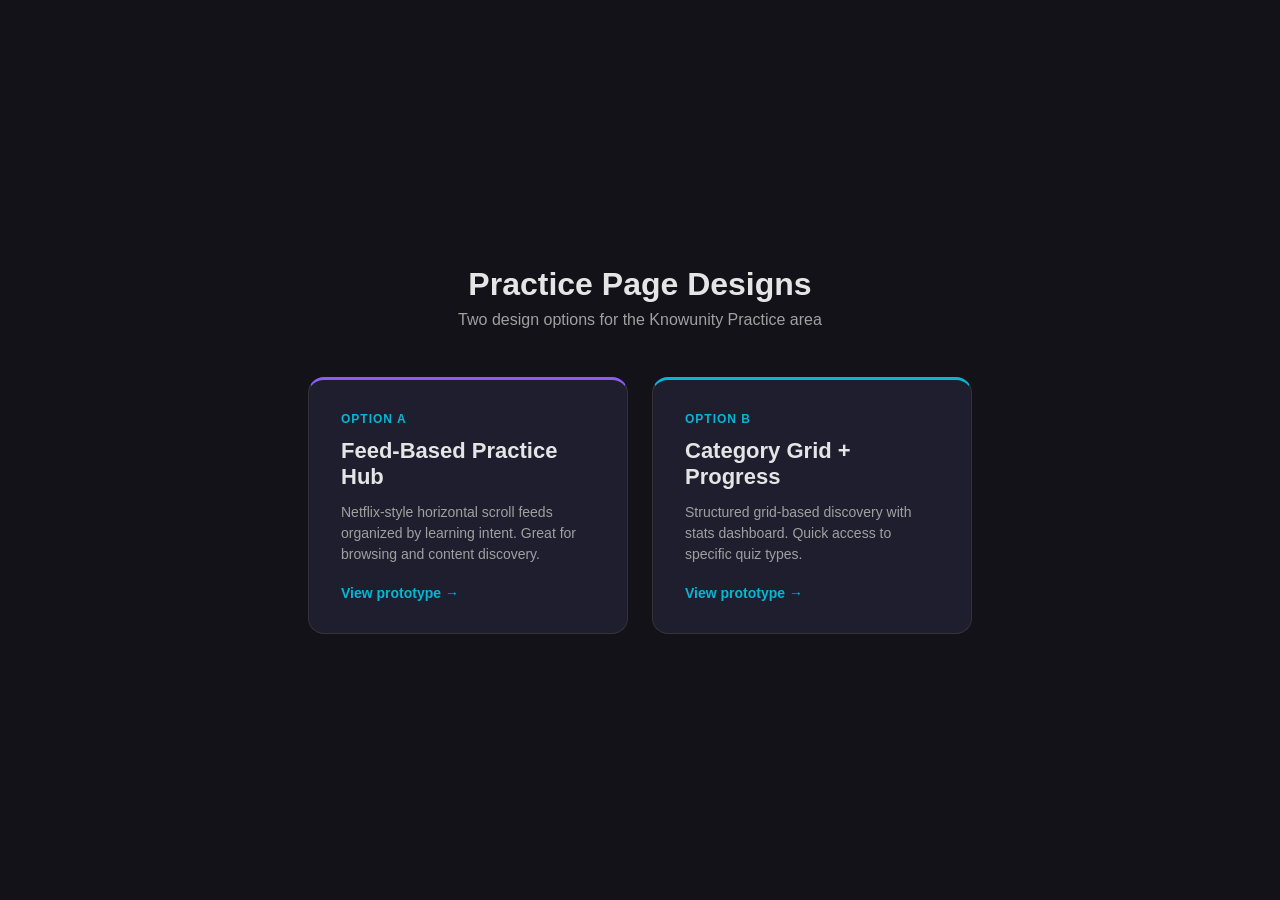
==== index.html @ ed14f440 "Add Practice page design prototypes (Option A + B) Two interactive HTML/CSS prototypes for the new K" ====
<!DOCTYPE html>
<html lang="en">
<head>
  <meta charset="UTF-8">
  <meta name="viewport" content="width=device-width, initial-scale=1.0">
  <title>Knowunity Practice Page — Design Options</title>
  <style>
    :root {
      --bg: #121218;
      --surface: #1e1e2e;
      --purple: #2d1b69;
      --purple-bright: #8b5cf6;
      --teal: #06b6d4;
      --text-primary: #e5e5e5;
      --text-secondary: #a0a0a0;
      --border: #333;
    }

    * { margin: 0; padding: 0; box-sizing: border-box; }

    body {
      background: var(--bg);
      color: var(--text-primary);
      font-family: -apple-system, BlinkMacSystemFont, 'SF Pro Display', 'Segoe UI', Roboto, sans-serif;
      min-height: 100vh;
      display: flex;
      flex-direction: column;
      align-items: center;
      justify-content: center;
      padding: 40px 20px;
    }

    h1 {
      font-size: 32px;
      font-weight: 700;
      margin-bottom: 8px;
      text-align: center;
    }

    .subtitle {
      color: var(--text-secondary);
      font-size: 16px;
      margin-bottom: 48px;
      text-align: center;
    }

    .cards {
      display: flex;
      gap: 24px;
      flex-wrap: wrap;
      justify-content: center;
      max-width: 700px;
    }

    .card {
      background: var(--surface);
      border: 1px solid var(--border);
      border-radius: 16px;
      padding: 32px;
      width: 320px;
      text-decoration: none;
      color: var(--text-primary);
      transition: transform 0.2s, border-color 0.2s;
      cursor: pointer;
    }

    .card:hover {
      transform: translateY(-4px);
      border-color: var(--teal);
    }

    .card-label {
      font-size: 12px;
      font-weight: 600;
      text-transform: uppercase;
      letter-spacing: 1px;
      color: var(--teal);
      margin-bottom: 12px;
    }

    .card h2 {
      font-size: 22px;
      font-weight: 600;
      margin-bottom: 12px;
    }

    .card p {
      color: var(--text-secondary);
      font-size: 14px;
      line-height: 1.5;
      margin-bottom: 20px;
    }

    .card-cta {
      font-size: 14px;
      font-weight: 600;
      color: var(--teal);
    }

    .card-cta::after {
      content: ' →';
    }

    .card.option-a {
      border-top: 3px solid var(--purple-bright);
    }

    .card.option-b {
      border-top: 3px solid var(--teal);
    }
  </style>
</head>
<body>
  <h1>Practice Page Designs</h1>
  <p class="subtitle">Two design options for the Knowunity Practice area</p>

  <div class="cards">
    <a href="option-a.html" class="card option-a">
      <div class="card-label">Option A</div>
      <h2>Feed-Based Practice Hub</h2>
      <p>Netflix-style horizontal scroll feeds organized by learning intent. Great for browsing and content discovery.</p>
      <div class="card-cta">View prototype</div>
    </a>

    <a href="option-b.html" class="card option-b">
      <div class="card-label">Option B</div>
      <h2>Category Grid + Progress</h2>
      <p>Structured grid-based discovery with stats dashboard. Quick access to specific quiz types.</p>
      <div class="card-cta">View prototype</div>
    </a>
  </div>
</body>
</html>
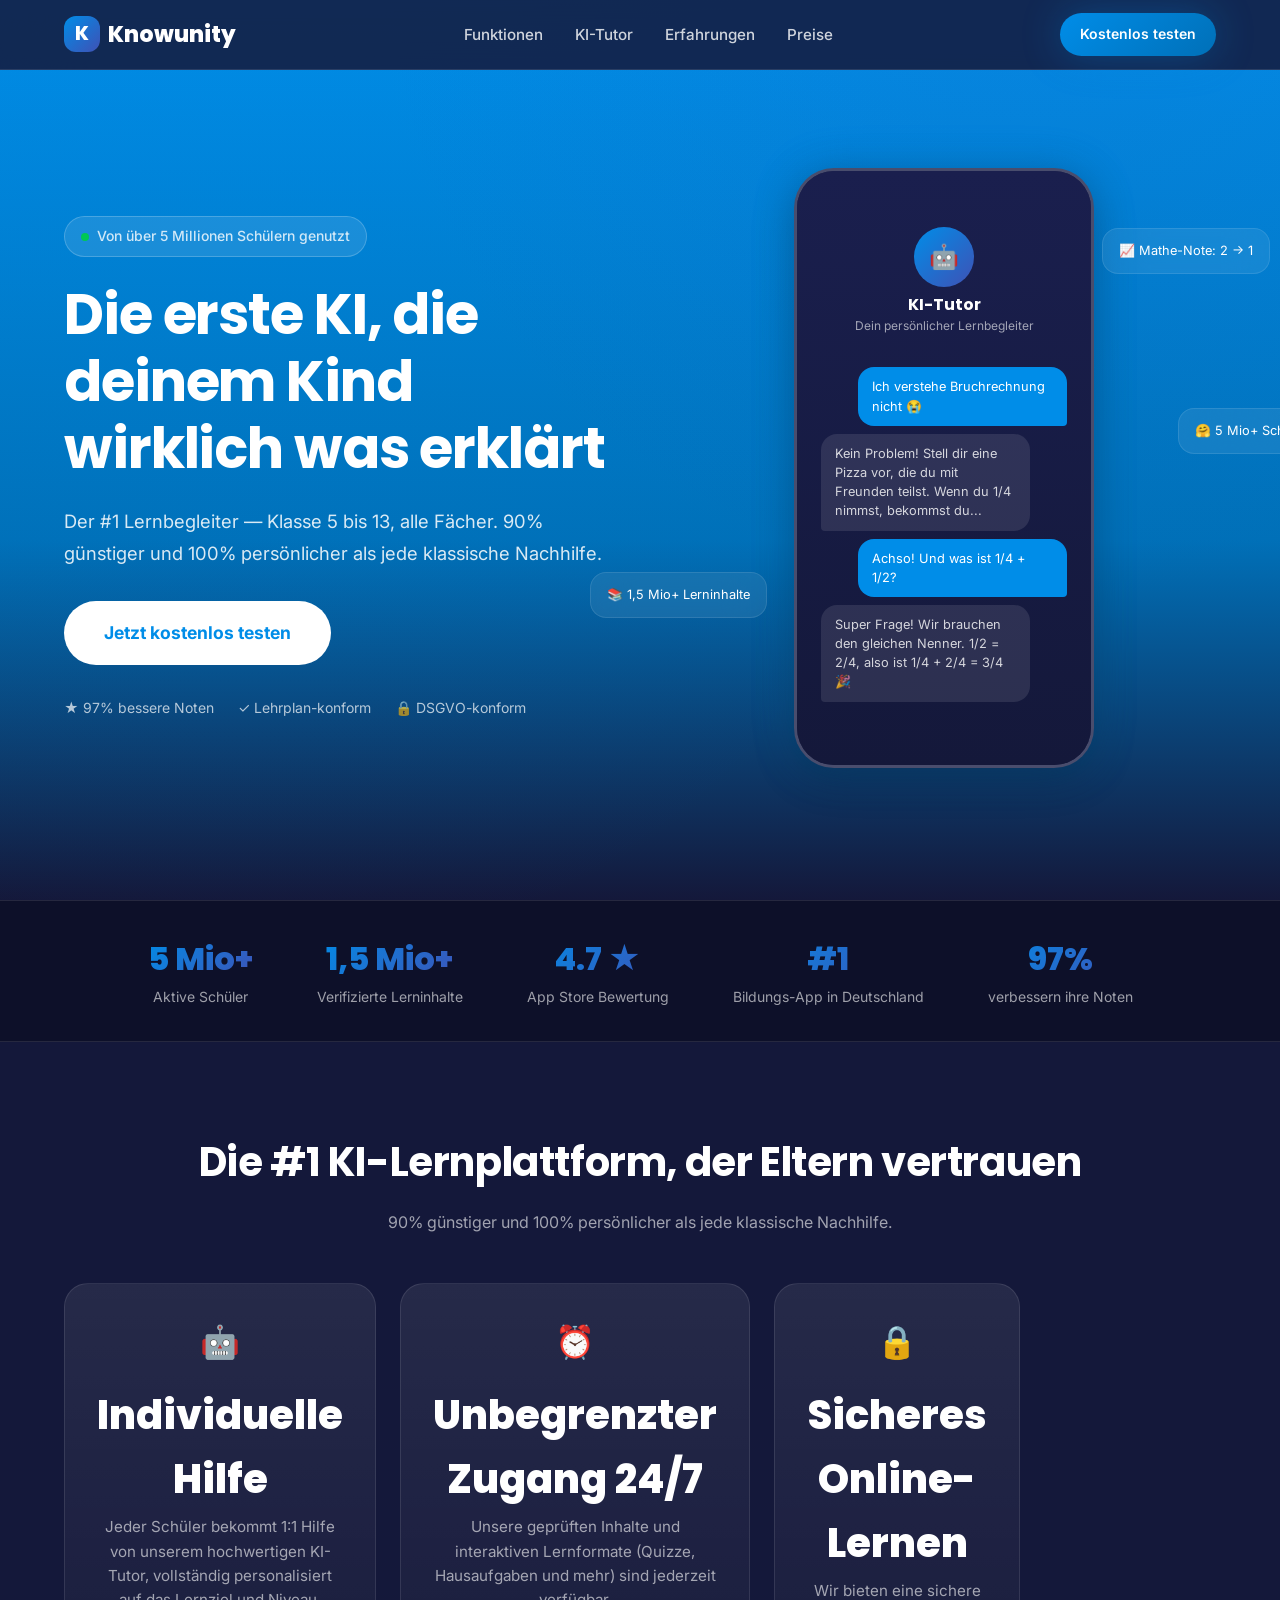
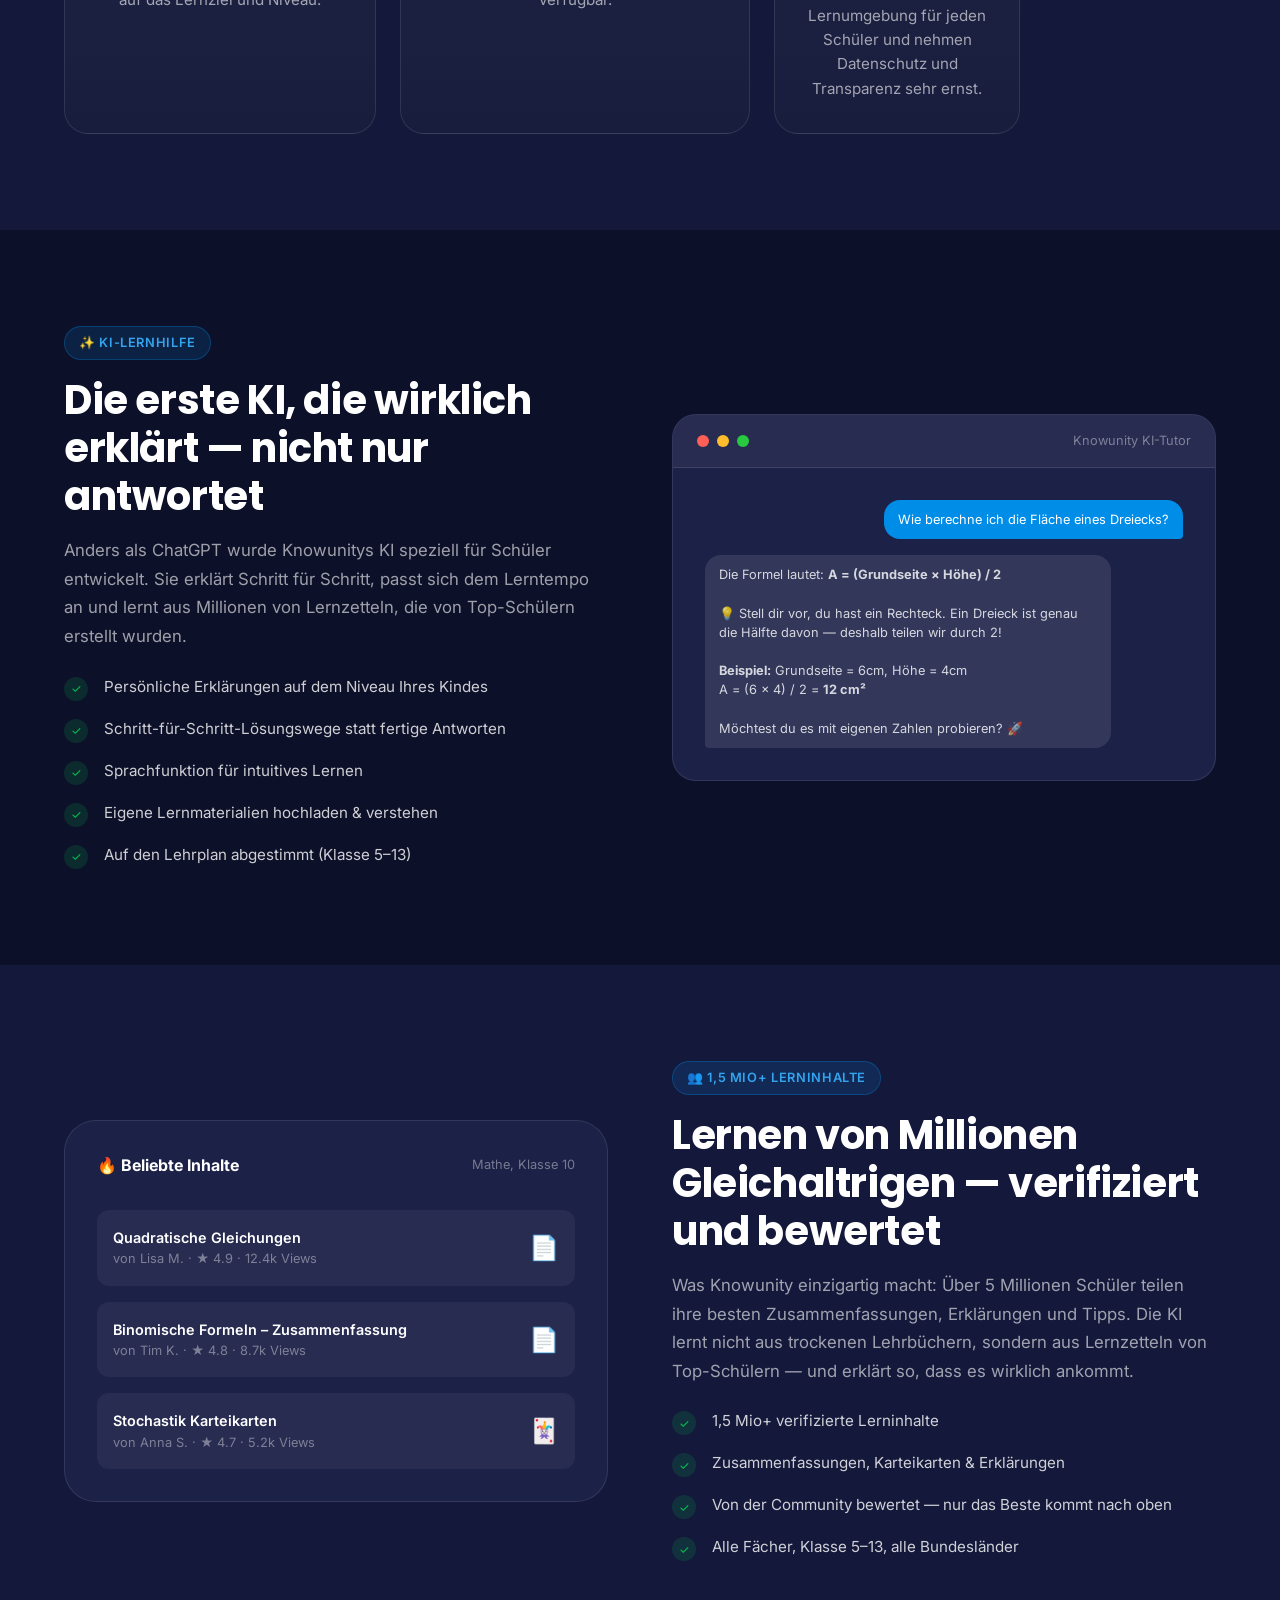
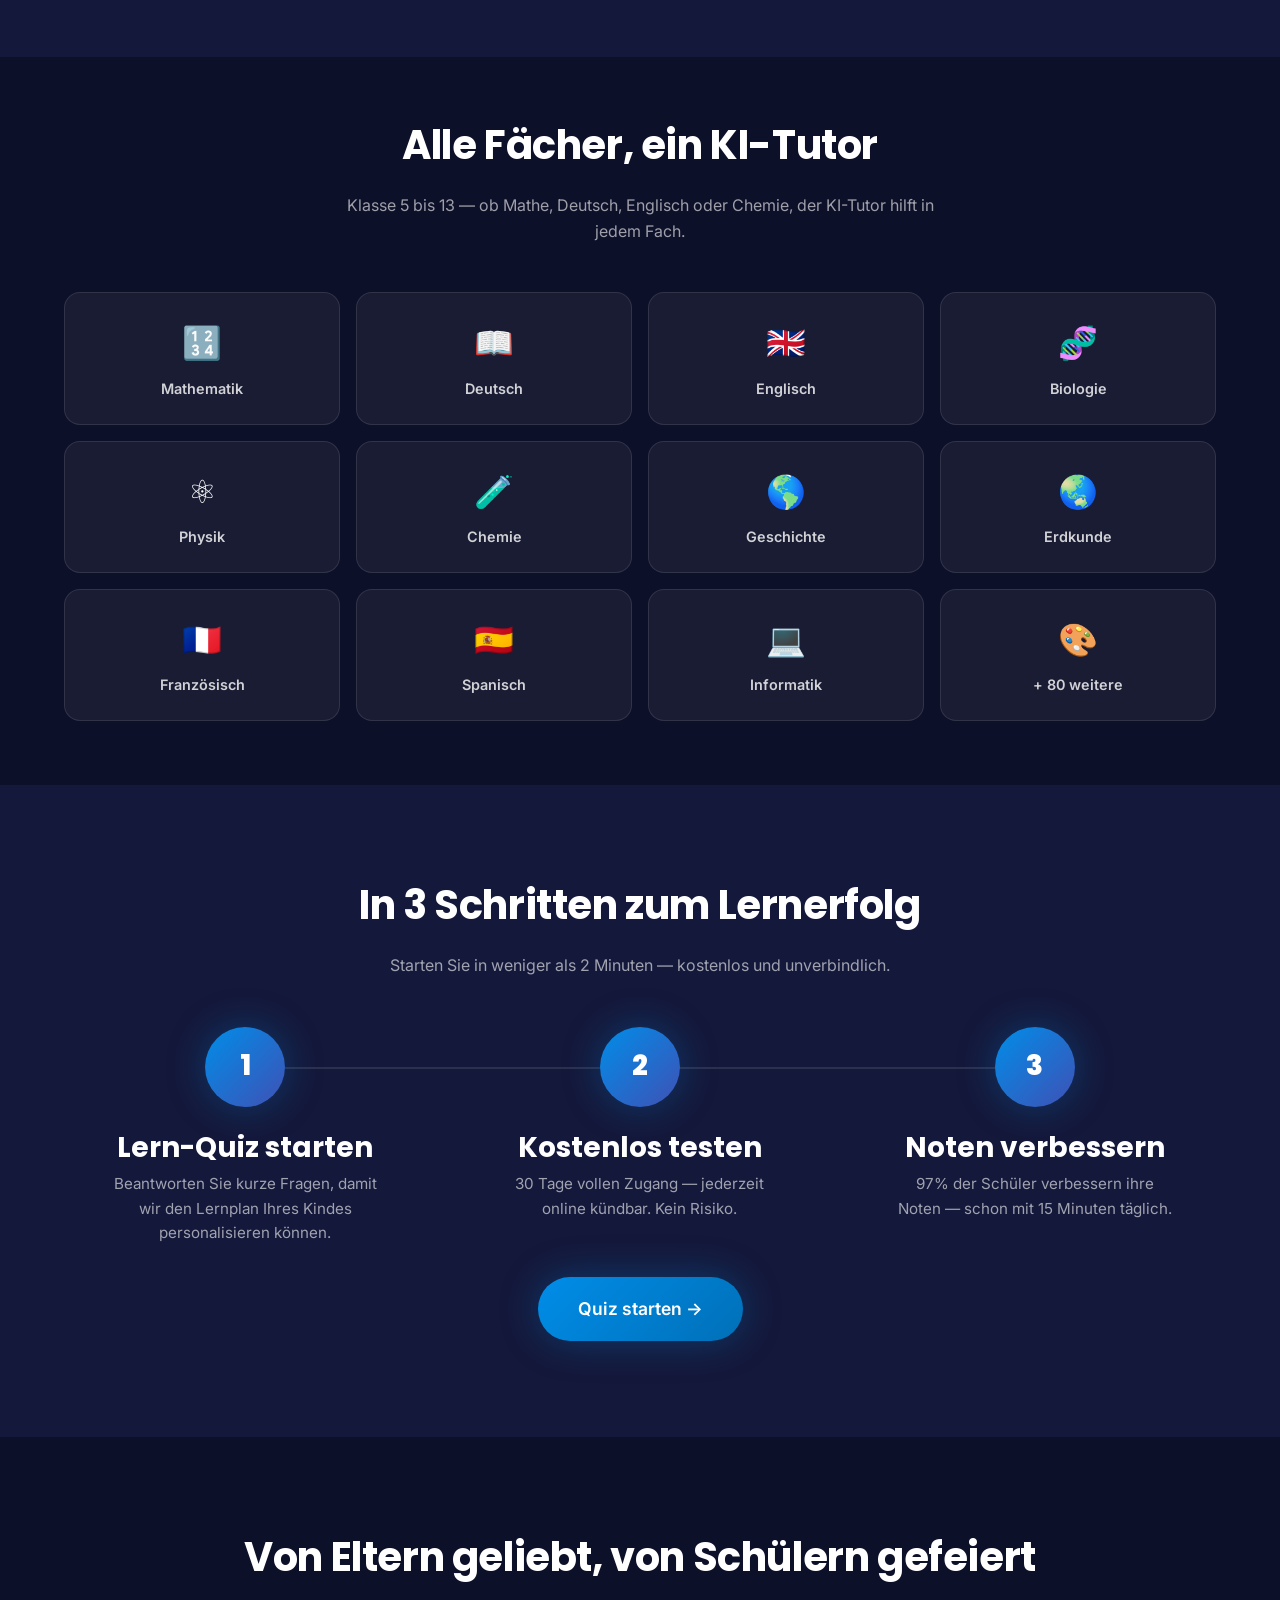
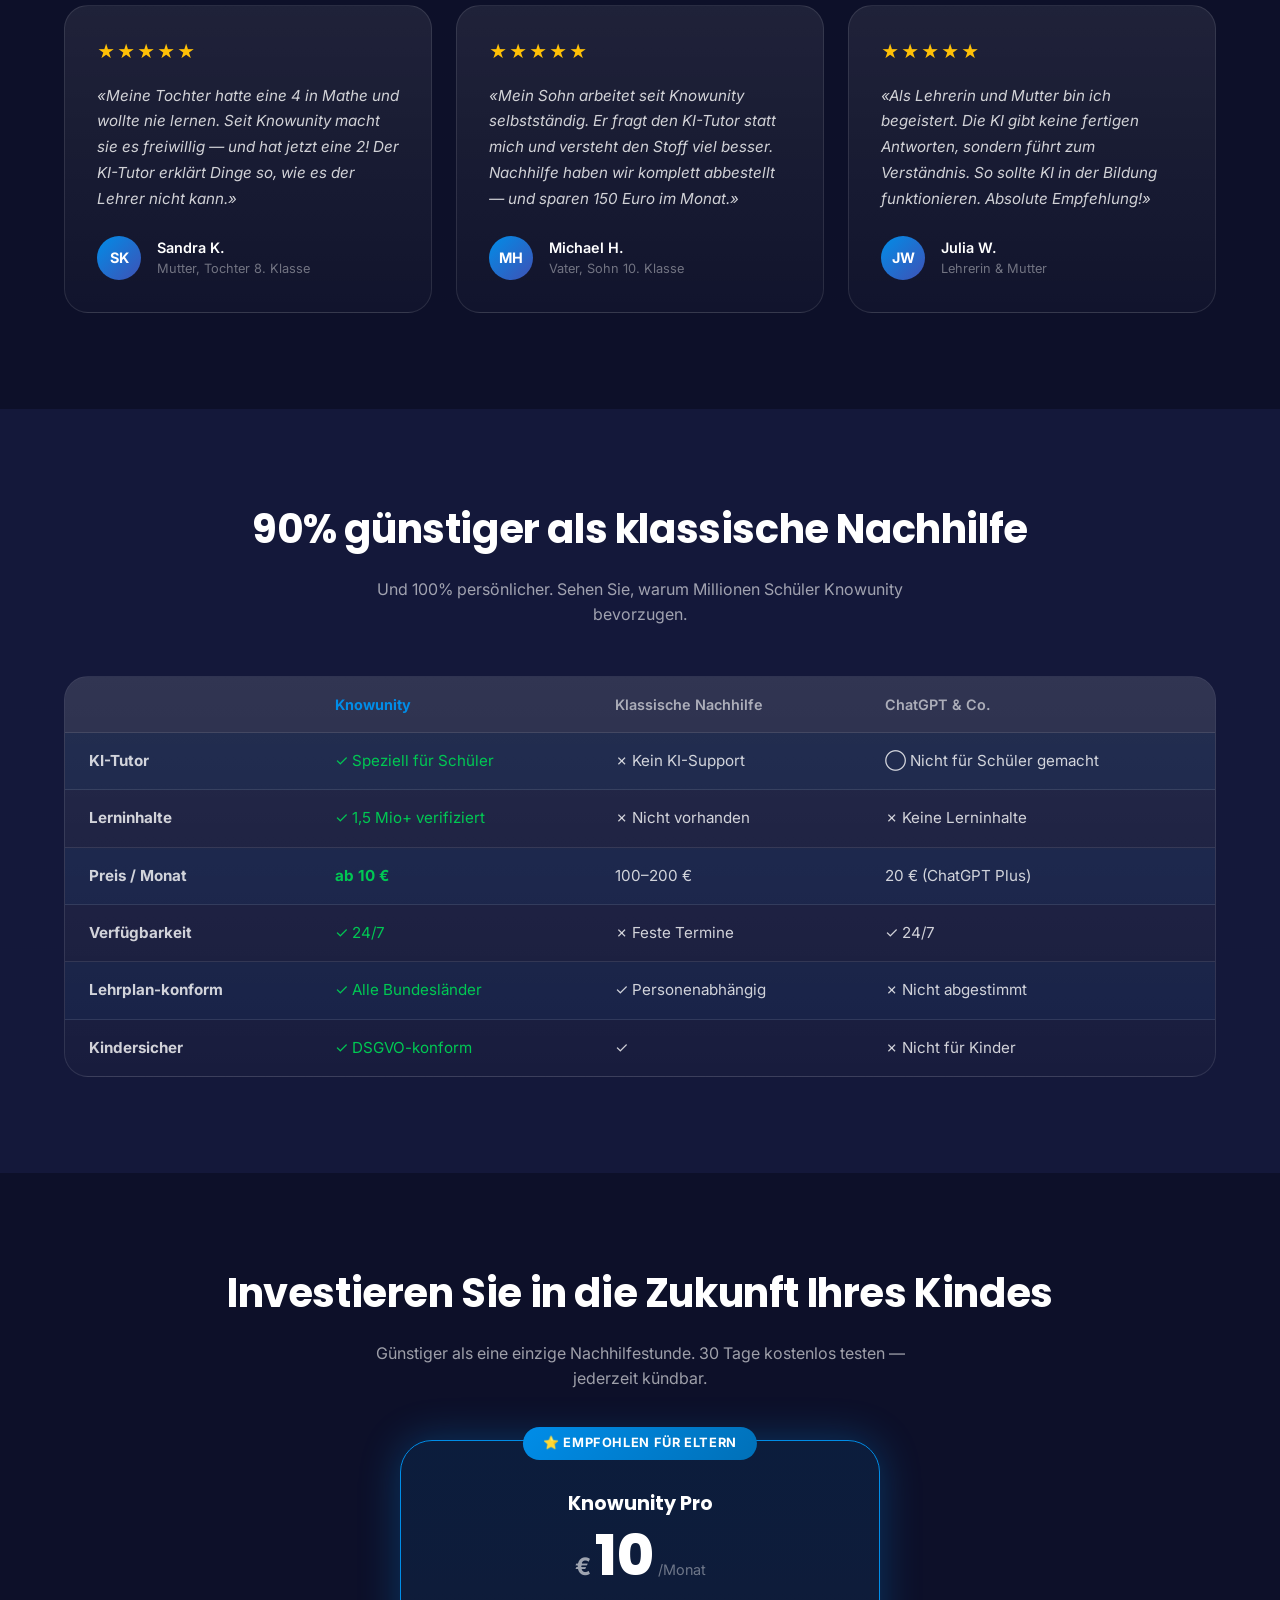
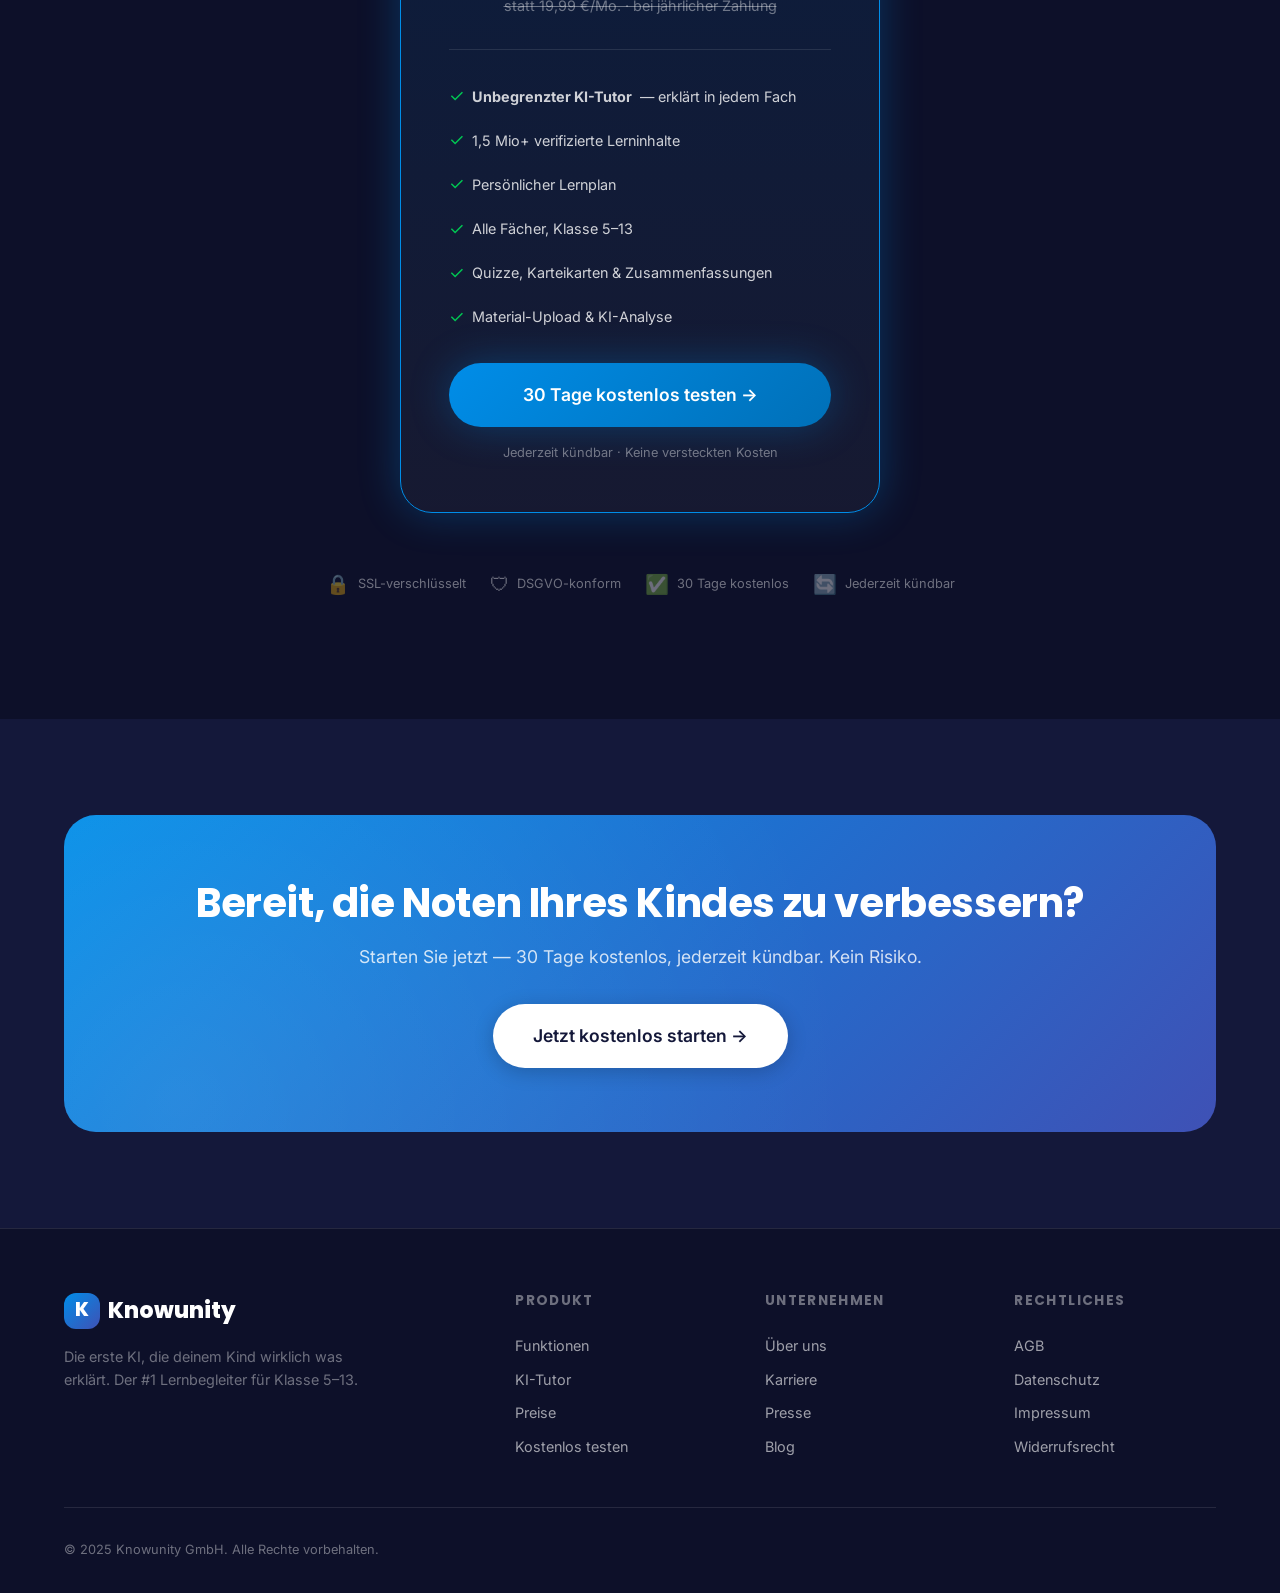
==== commit 66aea683: "Add Knowunity parent funnel pages with Sofatutor-style flow Landing page, quiz funnel (grades 5-13)," ====
--- a/index.html
+++ b/index.html
@@ -1,133 +1,559 @@
 <!DOCTYPE html>
-<html lang="en">
+<html lang="de">
 <head>
   <meta charset="UTF-8">
   <meta name="viewport" content="width=device-width, initial-scale=1.0">
-  <title>Knowunity Practice Page — Design Options</title>
+  <title>Knowunity für Eltern — Die erste KI, die deinem Kind wirklich was erklärt</title>
+  <link rel="stylesheet" href="styles.css">
   <style>
-    :root {
-      --bg: #121218;
-      --surface: #1e1e2e;
-      --purple: #2d1b69;
-      --purple-bright: #8b5cf6;
-      --teal: #06b6d4;
-      --text-primary: #e5e5e5;
-      --text-secondary: #a0a0a0;
-      --border: #333;
-    }
-
-    * { margin: 0; padding: 0; box-sizing: border-box; }
-
-    body {
-      background: var(--bg);
-      color: var(--text-primary);
-      font-family: -apple-system, BlinkMacSystemFont, 'SF Pro Display', 'Segoe UI', Roboto, sans-serif;
-      min-height: 100vh;
+    .hero {
+      background: linear-gradient(180deg, #008DE8 0%, #0070b8 60%, var(--color-navy) 100%);
+      padding-top: 100px;
+      padding-bottom: var(--space-3xl);
+    }
+    .hero h1 { color: var(--color-white); }
+    .hero h1 em { font-style: normal; }
+
+    .subject-grid {
+      display: grid;
+      grid-template-columns: repeat(4, 1fr);
+      gap: var(--space-md);
+    }
+    .subject-tile {
+      background: var(--color-white-05);
+      border: 1px solid var(--color-white-10);
+      border-radius: var(--radius-lg);
+      padding: var(--space-lg);
+      text-align: center;
+      cursor: pointer;
+      transition: all var(--transition-base);
+    }
+    .subject-tile:hover {
+      border-color: var(--color-blue);
+      background: rgba(0,141,232,0.08);
+      transform: translateY(-2px);
+    }
+    .subject-tile .icon { font-size: 2rem; margin-bottom: var(--space-sm); }
+    .subject-tile .label { font-size: 0.9rem; font-weight: 600; color: var(--color-white-80); }
+
+    .ai-demo-window {
+      background: var(--color-navy-light);
+      border: 1px solid var(--color-white-10);
+      border-radius: var(--radius-xl);
+      overflow: hidden;
+    }
+    .ai-demo-header {
+      display: flex;
+      align-items: center;
+      gap: var(--space-sm);
+      padding: var(--space-md) var(--space-lg);
+      background: var(--color-white-05);
+      border-bottom: 1px solid var(--color-white-10);
+    }
+    .ai-demo-dot { width: 12px; height: 12px; border-radius: 50%; }
+    .ai-demo-body {
+      padding: var(--space-xl);
       display: flex;
       flex-direction: column;
-      align-items: center;
-      justify-content: center;
-      padding: 40px 20px;
-    }
-
-    h1 {
-      font-size: 32px;
-      font-weight: 700;
-      margin-bottom: 8px;
-      text-align: center;
-    }
-
-    .subtitle {
-      color: var(--text-secondary);
-      font-size: 16px;
-      margin-bottom: 48px;
-      text-align: center;
-    }
-
-    .cards {
-      display: flex;
-      gap: 24px;
-      flex-wrap: wrap;
-      justify-content: center;
-      max-width: 700px;
-    }
-
-    .card {
-      background: var(--surface);
-      border: 1px solid var(--border);
-      border-radius: 16px;
-      padding: 32px;
-      width: 320px;
-      text-decoration: none;
-      color: var(--text-primary);
-      transition: transform 0.2s, border-color 0.2s;
-      cursor: pointer;
-    }
-
-    .card:hover {
-      transform: translateY(-4px);
-      border-color: var(--teal);
-    }
-
-    .card-label {
-      font-size: 12px;
-      font-weight: 600;
-      text-transform: uppercase;
-      letter-spacing: 1px;
-      color: var(--teal);
-      margin-bottom: 12px;
-    }
-
-    .card h2 {
-      font-size: 22px;
-      font-weight: 600;
-      margin-bottom: 12px;
-    }
-
-    .card p {
-      color: var(--text-secondary);
-      font-size: 14px;
-      line-height: 1.5;
-      margin-bottom: 20px;
-    }
-
-    .card-cta {
-      font-size: 14px;
-      font-weight: 600;
-      color: var(--teal);
-    }
-
-    .card-cta::after {
-      content: ' →';
-    }
-
-    .card.option-a {
-      border-top: 3px solid var(--purple-bright);
-    }
-
-    .card.option-b {
-      border-top: 3px solid var(--teal);
+      gap: var(--space-md);
+    }
+    .comparison-section { overflow-x: auto; }
+    @media (max-width: 768px) {
+      .subject-grid { grid-template-columns: repeat(2, 1fr); }
     }
   </style>
 </head>
 <body>
-  <h1>Practice Page Designs</h1>
-  <p class="subtitle">Two design options for the Knowunity Practice area</p>
-
-  <div class="cards">
-    <a href="option-a.html" class="card option-a">
-      <div class="card-label">Option A</div>
-      <h2>Feed-Based Practice Hub</h2>
-      <p>Netflix-style horizontal scroll feeds organized by learning intent. Great for browsing and content discovery.</p>
-      <div class="card-cta">View prototype</div>
+
+<!-- Navigation -->
+<nav class="nav">
+  <div class="container">
+    <a href="index.html" class="nav-logo">
+      <span class="logo-icon">K</span>
+      Knowunity
     </a>
-
-    <a href="option-b.html" class="card option-b">
-      <div class="card-label">Option B</div>
-      <h2>Category Grid + Progress</h2>
-      <p>Structured grid-based discovery with stats dashboard. Quick access to specific quiz types.</p>
-      <div class="card-cta">View prototype</div>
-    </a>
-  </div>
+    <ul class="nav-links">
+      <li><a href="#features">Funktionen</a></li>
+      <li><a href="#ai">KI-Tutor</a></li>
+      <li><a href="#testimonials">Erfahrungen</a></li>
+      <li><a href="#pricing">Preise</a></li>
+    </ul>
+    <div class="nav-cta">
+      <a href="quiz.html" class="btn btn-sm btn-blue">Kostenlos testen</a>
+    </div>
+  </div>
+</nav>
+
+<!-- Hero -->
+<section class="hero">
+  <div class="container">
+    <div class="hero-content">
+      <div class="hero-text">
+        <div class="hero-badge">
+          <span class="badge-dot"></span>
+          Von über 5 Millionen Schülern genutzt
+        </div>
+        <h1>Die erste KI, die deinem Kind wirklich was erklärt</h1>
+        <p class="hero-subtitle" style="color: rgba(255,255,255,0.85);">
+          Der #1 Lernbegleiter — Klasse 5 bis 13, alle Fächer.
+          90% günstiger und 100% persönlicher als jede klassische Nachhilfe.
+        </p>
+        <div class="hero-ctas">
+          <a href="quiz.html" class="btn btn-lg" style="background:white; color:#008DE8; font-weight:700;">Jetzt kostenlos testen</a>
+        </div>
+        <div class="hero-trust" style="color: rgba(255,255,255,0.7);">
+          <span class="hero-trust-item">&#9733; 97% bessere Noten</span>
+          <span class="hero-trust-item">&#10003; Lehrplan-konform</span>
+          <span class="hero-trust-item">&#128274; DSGVO-konform</span>
+        </div>
+      </div>
+      <div class="hero-visual">
+        <div class="hero-phone">
+          <div class="hero-phone-screen">
+            <div class="phone-header">
+              <div class="avatar">&#129302;</div>
+              <h4>KI-Tutor</h4>
+              <p>Dein persönlicher Lernbegleiter</p>
+            </div>
+            <div class="phone-chat">
+              <div class="chat-bubble chat-bubble-user">Ich verstehe Bruchrechnung nicht &#128557;</div>
+              <div class="chat-bubble chat-bubble-ai">Kein Problem! Stell dir eine Pizza vor, die du mit Freunden teilst. Wenn du 1/4 nimmst, bekommst du...</div>
+              <div class="chat-bubble chat-bubble-user">Achso! Und was ist 1/4 + 1/2?</div>
+              <div class="chat-bubble chat-bubble-ai">Super Frage! Wir brauchen den gleichen Nenner. 1/2 = 2/4, also ist 1/4 + 2/4 = 3/4 &#127881;</div>
+            </div>
+          </div>
+        </div>
+        <div class="float-card float-card-1">
+          &#128200; Mathe-Note: 2 &rarr; 1
+        </div>
+        <div class="float-card float-card-2">
+          &#128218; 1,5 Mio+ Lerninhalte
+        </div>
+        <div class="float-card float-card-3">
+          &#129303; 5 Mio+ Schüler
+        </div>
+      </div>
+    </div>
+  </div>
+</section>
+
+<!-- Social Proof Bar -->
+<div class="social-proof-bar">
+  <div class="container">
+    <div class="proof-items">
+      <div class="proof-item">
+        <div class="proof-number">5 Mio+</div>
+        <div class="proof-label">Aktive Schüler</div>
+      </div>
+      <div class="proof-item">
+        <div class="proof-number">1,5 Mio+</div>
+        <div class="proof-label">Verifizierte Lerninhalte</div>
+      </div>
+      <div class="proof-item">
+        <div class="proof-number">4.7 &#9733;</div>
+        <div class="proof-label">App Store Bewertung</div>
+      </div>
+      <div class="proof-item">
+        <div class="proof-number">#1</div>
+        <div class="proof-label">Bildungs-App in Deutschland</div>
+      </div>
+      <div class="proof-item">
+        <div class="proof-number">97%</div>
+        <div class="proof-label">verbessern ihre Noten</div>
+      </div>
+    </div>
+  </div>
+</div>
+
+<!-- Key Benefits — matching Knowunity parents page -->
+<section class="section" id="stats">
+  <div class="container">
+    <h2 class="text-center mb-lg">Die #1 KI-Lernplattform, der Eltern vertrauen</h2>
+    <p class="text-center text-muted mb-2xl" style="max-width:600px; margin-left:auto; margin-right:auto;">
+      90% günstiger und 100% persönlicher als jede klassische Nachhilfe.
+    </p>
+    <div class="stats-row">
+      <div class="stat-card">
+        <div class="stat-icon">&#129302;</div>
+        <div class="stat-number">Individuelle Hilfe</div>
+        <div class="stat-label">Jeder Schüler bekommt 1:1 Hilfe von unserem hochwertigen KI-Tutor, vollständig personalisiert auf das Lernziel und Niveau.</div>
+      </div>
+      <div class="stat-card">
+        <div class="stat-icon">&#9200;</div>
+        <div class="stat-number">Unbegrenzter Zugang 24/7</div>
+        <div class="stat-label">Unsere geprüften Inhalte und interaktiven Lernformate (Quizze, Hausaufgaben und mehr) sind jederzeit verfügbar.</div>
+      </div>
+      <div class="stat-card">
+        <div class="stat-icon">&#128274;</div>
+        <div class="stat-number">Sicheres Online-Lernen</div>
+        <div class="stat-label">Wir bieten eine sichere Lernumgebung für jeden Schüler und nehmen Datenschutz und Transparenz sehr ernst.</div>
+      </div>
+    </div>
+  </div>
+</section>
+
+<!-- Feature 1: AI Tutor -->
+<section class="section" id="ai" style="background: var(--color-dark-bg);">
+  <div class="container">
+    <div class="feature-row">
+      <div class="feature-text">
+        <span class="feature-tag">&#10024; KI-Lernhilfe</span>
+        <h2>Die erste KI, die wirklich erklärt — nicht nur antwortet</h2>
+        <p>
+          Anders als ChatGPT wurde Knowunitys KI speziell für Schüler entwickelt.
+          Sie erklärt Schritt für Schritt, passt sich dem Lerntempo an und lernt
+          aus Millionen von Lernzetteln, die von Top-Schülern erstellt wurden.
+        </p>
+        <ul class="feature-list">
+          <li><span class="check">&#10003;</span> Persönliche Erklärungen auf dem Niveau Ihres Kindes</li>
+          <li><span class="check">&#10003;</span> Schritt-für-Schritt-Lösungswege statt fertige Antworten</li>
+          <li><span class="check">&#10003;</span> Sprachfunktion für intuitives Lernen</li>
+          <li><span class="check">&#10003;</span> Eigene Lernmaterialien hochladen & verstehen</li>
+          <li><span class="check">&#10003;</span> Auf den Lehrplan abgestimmt (Klasse 5–13)</li>
+        </ul>
+      </div>
+      <div class="feature-visual">
+        <div class="ai-demo-window">
+          <div class="ai-demo-header">
+            <div class="ai-demo-dot" style="background:#ff5f57;"></div>
+            <div class="ai-demo-dot" style="background:#ffbd2e;"></div>
+            <div class="ai-demo-dot" style="background:#28c840;"></div>
+            <span style="margin-left:auto; font-size:0.8rem; color:var(--color-white-40);">Knowunity KI-Tutor</span>
+          </div>
+          <div class="ai-demo-body">
+            <div class="chat-bubble chat-bubble-user" style="animation:none;opacity:1;">Wie berechne ich die Fläche eines Dreiecks?</div>
+            <div class="chat-bubble chat-bubble-ai" style="animation:none;opacity:1;">
+              Die Formel lautet: <strong>A = (Grundseite × Höhe) / 2</strong><br><br>
+              &#128161; Stell dir vor, du hast ein Rechteck. Ein Dreieck ist genau die Hälfte davon —
+              deshalb teilen wir durch 2!<br><br>
+              <strong>Beispiel:</strong> Grundseite = 6cm, Höhe = 4cm<br>
+              A = (6 × 4) / 2 = <strong>12 cm²</strong><br><br>
+              Möchtest du es mit eigenen Zahlen probieren? &#128640;
+            </div>
+          </div>
+        </div>
+      </div>
+    </div>
+  </div>
+</section>
+
+<!-- Feature 2: Community Content -->
+<section class="section" id="features">
+  <div class="container">
+    <div class="feature-row reverse">
+      <div class="feature-text">
+        <span class="feature-tag">&#128101; 1,5 Mio+ Lerninhalte</span>
+        <h2>Lernen von Millionen Gleichaltrigen — verifiziert und bewertet</h2>
+        <p>
+          Was Knowunity einzigartig macht: Über 5 Millionen Schüler teilen ihre besten
+          Zusammenfassungen, Erklärungen und Tipps. Die KI lernt nicht aus trockenen
+          Lehrbüchern, sondern aus Lernzetteln von Top-Schülern — und erklärt so,
+          dass es wirklich ankommt.
+        </p>
+        <ul class="feature-list">
+          <li><span class="check">&#10003;</span> 1,5 Mio+ verifizierte Lerninhalte</li>
+          <li><span class="check">&#10003;</span> Zusammenfassungen, Karteikarten & Erklärungen</li>
+          <li><span class="check">&#10003;</span> Von der Community bewertet — nur das Beste kommt nach oben</li>
+          <li><span class="check">&#10003;</span> Alle Fächer, Klasse 5–13, alle Bundesländer</li>
+        </ul>
+      </div>
+      <div class="feature-visual">
+        <div class="feature-mockup">
+          <div style="display:flex; justify-content:space-between; align-items:center; margin-bottom:var(--space-md);">
+            <span style="font-weight:700;">&#128293; Beliebte Inhalte</span>
+            <span style="font-size:0.8rem; color:var(--color-white-40);">Mathe, Klasse 10</span>
+          </div>
+          <div style="background:var(--color-white-05); border-radius:var(--radius-md); padding:var(--space-md); display:flex; justify-content:space-between; align-items:center;">
+            <div>
+              <div style="font-weight:600; font-size:0.9rem;">Quadratische Gleichungen</div>
+              <div style="font-size:0.8rem; color:var(--color-white-40);">von Lisa M. · &#9733; 4.9 · 12.4k Views</div>
+            </div>
+            <span style="font-size:1.5rem;">&#128196;</span>
+          </div>
+          <div style="background:var(--color-white-05); border-radius:var(--radius-md); padding:var(--space-md); display:flex; justify-content:space-between; align-items:center;">
+            <div>
+              <div style="font-weight:600; font-size:0.9rem;">Binomische Formeln – Zusammenfassung</div>
+              <div style="font-size:0.8rem; color:var(--color-white-40);">von Tim K. · &#9733; 4.8 · 8.7k Views</div>
+            </div>
+            <span style="font-size:1.5rem;">&#128196;</span>
+          </div>
+          <div style="background:var(--color-white-05); border-radius:var(--radius-md); padding:var(--space-md); display:flex; justify-content:space-between; align-items:center;">
+            <div>
+              <div style="font-weight:600; font-size:0.9rem;">Stochastik Karteikarten</div>
+              <div style="font-size:0.8rem; color:var(--color-white-40);">von Anna S. · &#9733; 4.7 · 5.2k Views</div>
+            </div>
+            <span style="font-size:1.5rem;">&#127183;</span>
+          </div>
+        </div>
+      </div>
+    </div>
+  </div>
+</section>
+
+<!-- Subjects Grid -->
+<section class="section-sm" style="background: var(--color-dark-bg);">
+  <div class="container">
+    <h2 class="text-center mb-lg">Alle Fächer, ein KI-Tutor</h2>
+    <p class="text-center text-muted mb-2xl" style="max-width:600px; margin-left:auto; margin-right:auto;">
+      Klasse 5 bis 13 — ob Mathe, Deutsch, Englisch oder Chemie, der KI-Tutor hilft in jedem Fach.
+    </p>
+    <div class="subject-grid">
+      <div class="subject-tile"><div class="icon">&#128290;</div><div class="label">Mathematik</div></div>
+      <div class="subject-tile"><div class="icon">&#128214;</div><div class="label">Deutsch</div></div>
+      <div class="subject-tile"><div class="icon">&#127468;&#127463;</div><div class="label">Englisch</div></div>
+      <div class="subject-tile"><div class="icon">&#129516;</div><div class="label">Biologie</div></div>
+      <div class="subject-tile"><div class="icon">&#9883;</div><div class="label">Physik</div></div>
+      <div class="subject-tile"><div class="icon">&#129514;</div><div class="label">Chemie</div></div>
+      <div class="subject-tile"><div class="icon">&#127758;</div><div class="label">Geschichte</div></div>
+      <div class="subject-tile"><div class="icon">&#127759;</div><div class="label">Erdkunde</div></div>
+      <div class="subject-tile"><div class="icon">&#127467;&#127479;</div><div class="label">Französisch</div></div>
+      <div class="subject-tile"><div class="icon">&#127466;&#127480;</div><div class="label">Spanisch</div></div>
+      <div class="subject-tile"><div class="icon">&#128187;</div><div class="label">Informatik</div></div>
+      <div class="subject-tile"><div class="icon">&#127912;</div><div class="label">+ 80 weitere</div></div>
+    </div>
+  </div>
+</section>
+
+<!-- How It Works -->
+<section class="section" id="how-it-works">
+  <div class="container">
+    <h2 class="text-center mb-lg">In 3 Schritten zum Lernerfolg</h2>
+    <p class="text-center text-muted mb-2xl" style="max-width:500px; margin-left:auto; margin-right:auto;">
+      Starten Sie in weniger als 2 Minuten — kostenlos und unverbindlich.
+    </p>
+    <div class="steps">
+      <div class="step">
+        <div class="step-number">1</div>
+        <h3>Lern-Quiz starten</h3>
+        <p>Beantworten Sie kurze Fragen, damit wir den Lernplan Ihres Kindes personalisieren können.</p>
+      </div>
+      <div class="step">
+        <div class="step-number">2</div>
+        <h3>Kostenlos testen</h3>
+        <p>30 Tage vollen Zugang — jederzeit online kündbar. Kein Risiko.</p>
+      </div>
+      <div class="step">
+        <div class="step-number">3</div>
+        <h3>Noten verbessern</h3>
+        <p>97% der Schüler verbessern ihre Noten — schon mit 15 Minuten täglich.</p>
+      </div>
+    </div>
+    <div class="text-center mt-xl">
+      <a href="quiz.html" class="btn btn-lg btn-blue">Quiz starten &rarr;</a>
+    </div>
+  </div>
+</section>
+
+<!-- Testimonials -->
+<section class="section" id="testimonials" style="background: var(--color-dark-bg);">
+  <div class="container">
+    <h2 class="text-center mb-lg">Von Eltern geliebt, von Schülern gefeiert</h2>
+    <div class="testimonial-grid">
+      <div class="testimonial-card">
+        <div class="testimonial-stars">&#9733;&#9733;&#9733;&#9733;&#9733;</div>
+        <p class="testimonial-text">
+          &laquo;Meine Tochter hatte eine 4 in Mathe und wollte nie lernen. Seit Knowunity
+          macht sie es freiwillig — und hat jetzt eine 2! Der KI-Tutor erklärt Dinge so,
+          wie es der Lehrer nicht kann.&raquo;
+        </p>
+        <div class="testimonial-author">
+          <div class="testimonial-avatar">SK</div>
+          <div class="testimonial-meta">
+            <div class="name">Sandra K.</div>
+            <div class="role">Mutter, Tochter 8. Klasse</div>
+          </div>
+        </div>
+      </div>
+      <div class="testimonial-card">
+        <div class="testimonial-stars">&#9733;&#9733;&#9733;&#9733;&#9733;</div>
+        <p class="testimonial-text">
+          &laquo;Mein Sohn arbeitet seit Knowunity selbstständig. Er fragt den KI-Tutor
+          statt mich und versteht den Stoff viel besser. Nachhilfe haben wir
+          komplett abbestellt — und sparen 150 Euro im Monat.&raquo;
+        </p>
+        <div class="testimonial-author">
+          <div class="testimonial-avatar">MH</div>
+          <div class="testimonial-meta">
+            <div class="name">Michael H.</div>
+            <div class="role">Vater, Sohn 10. Klasse</div>
+          </div>
+        </div>
+      </div>
+      <div class="testimonial-card">
+        <div class="testimonial-stars">&#9733;&#9733;&#9733;&#9733;&#9733;</div>
+        <p class="testimonial-text">
+          &laquo;Als Lehrerin und Mutter bin ich begeistert. Die KI gibt keine fertigen
+          Antworten, sondern führt zum Verständnis. So sollte KI in der Bildung
+          funktionieren. Absolute Empfehlung!&raquo;
+        </p>
+        <div class="testimonial-author">
+          <div class="testimonial-avatar">JW</div>
+          <div class="testimonial-meta">
+            <div class="name">Julia W.</div>
+            <div class="role">Lehrerin & Mutter</div>
+          </div>
+        </div>
+      </div>
+    </div>
+  </div>
+</section>
+
+<!-- Comparison -->
+<section class="section comparison-section">
+  <div class="container">
+    <h2 class="text-center mb-lg">90% günstiger als klassische Nachhilfe</h2>
+    <p class="text-center text-muted mb-2xl" style="max-width:550px; margin-left:auto; margin-right:auto;">
+      Und 100% persönlicher. Sehen Sie, warum Millionen Schüler Knowunity bevorzugen.
+    </p>
+    <table class="comparison-table">
+      <thead>
+        <tr>
+          <th></th>
+          <th style="color:var(--color-blue); font-weight:700;">Knowunity</th>
+          <th>Klassische Nachhilfe</th>
+          <th>ChatGPT & Co.</th>
+        </tr>
+      </thead>
+      <tbody>
+        <tr class="comparison-highlight">
+          <td><strong>KI-Tutor</strong></td>
+          <td style="color:var(--color-green);">&#10003; Speziell für Schüler</td>
+          <td>&#10007; Kein KI-Support</td>
+          <td>&#9711; Nicht für Schüler gemacht</td>
+        </tr>
+        <tr>
+          <td><strong>Lerninhalte</strong></td>
+          <td style="color:var(--color-green);">&#10003; 1,5 Mio+ verifiziert</td>
+          <td>&#10007; Nicht vorhanden</td>
+          <td>&#10007; Keine Lerninhalte</td>
+        </tr>
+        <tr class="comparison-highlight">
+          <td><strong>Preis / Monat</strong></td>
+          <td style="color:var(--color-green);"><strong>ab 10 &euro;</strong></td>
+          <td>100–200 &euro;</td>
+          <td>20 &euro; (ChatGPT Plus)</td>
+        </tr>
+        <tr>
+          <td><strong>Verfügbarkeit</strong></td>
+          <td style="color:var(--color-green);">&#10003; 24/7</td>
+          <td>&#10007; Feste Termine</td>
+          <td>&#10003; 24/7</td>
+        </tr>
+        <tr class="comparison-highlight">
+          <td><strong>Lehrplan-konform</strong></td>
+          <td style="color:var(--color-green);">&#10003; Alle Bundesländer</td>
+          <td>&#10003; Personenabhängig</td>
+          <td>&#10007; Nicht abgestimmt</td>
+        </tr>
+        <tr>
+          <td><strong>Kindersicher</strong></td>
+          <td style="color:var(--color-green);">&#10003; DSGVO-konform</td>
+          <td>&#10003;</td>
+          <td>&#10007; Nicht für Kinder</td>
+        </tr>
+      </tbody>
+    </table>
+  </div>
+</section>
+
+<!-- Pricing Preview -->
+<section class="section" id="pricing" style="background: var(--color-dark-bg);">
+  <div class="container">
+    <h2 class="text-center mb-lg">Investieren Sie in die Zukunft Ihres Kindes</h2>
+    <p class="text-center text-muted mb-2xl" style="max-width:550px; margin-left:auto; margin-right:auto;">
+      Günstiger als eine einzige Nachhilfestunde. 30 Tage kostenlos testen — jederzeit kündbar.
+    </p>
+    <div style="max-width:480px; margin:0 auto;">
+      <div class="pricing-card featured" style="transform:none;">
+        <div class="pricing-popular">&#11088; Empfohlen für Eltern</div>
+        <div class="pricing-header">
+          <div class="pricing-name">Knowunity Pro</div>
+          <div class="pricing-price">
+            <span class="pricing-currency">&euro;</span>
+            <span class="pricing-amount">10</span>
+            <span class="pricing-period">/Monat</span>
+          </div>
+          <div class="pricing-original">statt 19,99 &euro;/Mo. · bei jährlicher Zahlung</div>
+        </div>
+        <ul class="pricing-features">
+          <li><span class="icon" style="color:var(--color-green);">&#10003;</span> <strong>Unbegrenzter KI-Tutor</strong> — erklärt in jedem Fach</li>
+          <li><span class="icon" style="color:var(--color-green);">&#10003;</span> 1,5 Mio+ verifizierte Lerninhalte</li>
+          <li><span class="icon" style="color:var(--color-green);">&#10003;</span> Persönlicher Lernplan</li>
+          <li><span class="icon" style="color:var(--color-green);">&#10003;</span> Alle Fächer, Klasse 5–13</li>
+          <li><span class="icon" style="color:var(--color-green);">&#10003;</span> Quizze, Karteikarten & Zusammenfassungen</li>
+          <li><span class="icon" style="color:var(--color-green);">&#10003;</span> Material-Upload & KI-Analyse</li>
+        </ul>
+        <a href="quiz.html" class="btn btn-lg btn-blue pricing-cta" style="width:100%;">30 Tage kostenlos testen &rarr;</a>
+        <div style="text-align:center; margin-top:var(--space-md); font-size:0.8rem; color:var(--color-white-40);">
+          Jederzeit kündbar · Keine versteckten Kosten
+        </div>
+      </div>
+    </div>
+
+    <div class="trust-badges mt-xl">
+      <span class="trust-badge"><span class="icon">&#128274;</span> SSL-verschlüsselt</span>
+      <span class="trust-badge"><span class="icon">&#128737;</span> DSGVO-konform</span>
+      <span class="trust-badge"><span class="icon">&#9989;</span> 30 Tage kostenlos</span>
+      <span class="trust-badge"><span class="icon">&#128260;</span> Jederzeit kündbar</span>
+    </div>
+  </div>
+</section>
+
+<!-- Final CTA -->
+<section class="section">
+  <div class="container">
+    <div class="cta-banner">
+      <h2>Bereit, die Noten Ihres Kindes zu verbessern?</h2>
+      <p>Starten Sie jetzt — 30 Tage kostenlos, jederzeit kündbar. Kein Risiko.</p>
+      <a href="quiz.html" class="btn btn-lg btn-primary">Jetzt kostenlos starten &rarr;</a>
+    </div>
+  </div>
+</section>
+
+<!-- Footer -->
+<footer class="footer">
+  <div class="container">
+    <div class="footer-grid">
+      <div class="footer-brand">
+        <div class="nav-logo" style="margin-bottom:var(--space-sm);">
+          <span class="logo-icon">K</span>
+          Knowunity
+        </div>
+        <p>Die erste KI, die deinem Kind wirklich was erklärt. Der #1 Lernbegleiter für Klasse 5–13.</p>
+      </div>
+      <div>
+        <h4>Produkt</h4>
+        <ul class="footer-links">
+          <li><a href="#features">Funktionen</a></li>
+          <li><a href="#ai">KI-Tutor</a></li>
+          <li><a href="#pricing">Preise</a></li>
+          <li><a href="quiz.html">Kostenlos testen</a></li>
+        </ul>
+      </div>
+      <div>
+        <h4>Unternehmen</h4>
+        <ul class="footer-links">
+          <li><a href="#">Über uns</a></li>
+          <li><a href="#">Karriere</a></li>
+          <li><a href="#">Presse</a></li>
+          <li><a href="#">Blog</a></li>
+        </ul>
+      </div>
+      <div>
+        <h4>Rechtliches</h4>
+        <ul class="footer-links">
+          <li><a href="#">AGB</a></li>
+          <li><a href="#">Datenschutz</a></li>
+          <li><a href="#">Impressum</a></li>
+          <li><a href="#">Widerrufsrecht</a></li>
+        </ul>
+      </div>
+    </div>
+    <div class="footer-bottom">
+      <span>&copy; 2025 Knowunity GmbH. Alle Rechte vorbehalten.</span>
+    </div>
+  </div>
+</footer>
+
 </body>
 </html>
--- a/styles.css
+++ b/styles.css
@@ -0,0 +1,1474 @@
+/* ============================================
+   KNOWUNITY PARENTS FUNNEL — Design System
+   Brand: Knowunity Corporate
+   ============================================ */
+
+@import url('https://fonts.googleapis.com/css2?family=Inter:wght@400;500;600;700;800;900&family=Poppins:wght@400;500;600;700;800&display=swap');
+
+/* --- Design Tokens --- */
+:root {
+  /* Colors */
+  --color-navy: #14183a;
+  --color-navy-light: #1c2148;
+  --color-navy-lighter: #252a54;
+  --color-indigo: #3f51b5;
+  --color-blue: #008DE8;
+  --color-blue-light: #33a4ed;
+  --color-blue-dark: #0070b8;
+  --color-purple: #40425d;
+  --color-green: #00c853;
+  --color-green-dark: #00a844;
+  --color-orange: #ff9100;
+  --color-red: #ff5252;
+  --color-white: #ffffff;
+  --color-white-80: rgba(255, 255, 255, 0.8);
+  --color-white-60: rgba(255, 255, 255, 0.6);
+  --color-white-40: rgba(255, 255, 255, 0.4);
+  --color-white-20: rgba(255, 255, 255, 0.2);
+  --color-white-10: rgba(255, 255, 255, 0.1);
+  --color-white-05: rgba(255, 255, 255, 0.05);
+  --color-dark-bg: #0d1029;
+  --color-card-bg: rgba(255, 255, 255, 0.06);
+  --color-card-border: rgba(255, 255, 255, 0.1);
+
+  /* Gradients */
+  --gradient-hero: radial-gradient(52.34% 100% at 50% 0%, #3f51b5 0%, #14183a 100%);
+  --gradient-blue: linear-gradient(135deg, #008DE8 0%, #3f51b5 100%);
+  --gradient-cta: linear-gradient(135deg, #008DE8 0%, #0070b8 100%);
+  --gradient-green: linear-gradient(135deg, #00c853 0%, #00a844 100%);
+  --gradient-card: linear-gradient(180deg, rgba(255,255,255,0.08) 0%, rgba(255,255,255,0.02) 100%);
+
+  /* Typography */
+  --font-primary: 'Inter', -apple-system, BlinkMacSystemFont, sans-serif;
+  --font-display: 'Poppins', 'Inter', sans-serif;
+
+  /* Spacing */
+  --space-xs: 4px;
+  --space-sm: 8px;
+  --space-md: 16px;
+  --space-lg: 24px;
+  --space-xl: 32px;
+  --space-2xl: 48px;
+  --space-3xl: 64px;
+  --space-4xl: 96px;
+
+  /* Borders */
+  --radius-sm: 8px;
+  --radius-md: 12px;
+  --radius-lg: 16px;
+  --radius-xl: 24px;
+  --radius-2xl: 32px;
+  --radius-pill: 100px;
+
+  /* Shadows */
+  --shadow-sm: 0 2px 8px rgba(0, 0, 0, 0.15);
+  --shadow-md: 0 4px 20px rgba(0, 0, 0, 0.2);
+  --shadow-lg: 0 8px 40px rgba(0, 0, 0, 0.3);
+  --shadow-glow-blue: 0 0 40px rgba(0, 141, 232, 0.3);
+  --shadow-glow-green: 0 0 40px rgba(0, 200, 83, 0.3);
+
+  /* Transitions */
+  --transition-fast: 0.15s ease;
+  --transition-base: 0.25s ease;
+  --transition-slow: 0.4s ease;
+}
+
+/* --- Reset & Base --- */
+*, *::before, *::after {
+  box-sizing: border-box;
+  margin: 0;
+  padding: 0;
+}
+
+html {
+  font-size: 16px;
+  scroll-behavior: smooth;
+  -webkit-font-smoothing: antialiased;
+  -moz-osx-font-smoothing: grayscale;
+}
+
+body {
+  font-family: var(--font-primary);
+  background: var(--color-navy);
+  color: var(--color-white);
+  line-height: 1.6;
+  overflow-x: hidden;
+}
+
+a {
+  color: var(--color-blue-light);
+  text-decoration: none;
+  transition: color var(--transition-fast);
+}
+
+a:hover {
+  color: var(--color-white);
+}
+
+img {
+  max-width: 100%;
+  height: auto;
+}
+
+/* --- Typography --- */
+h1, h2, h3, h4, h5, h6 {
+  font-family: var(--font-display);
+  font-weight: 700;
+  line-height: 1.2;
+}
+
+h1 {
+  font-size: clamp(2rem, 5vw, 3.5rem);
+  letter-spacing: -0.02em;
+}
+
+h2 {
+  font-size: clamp(1.5rem, 3.5vw, 2.5rem);
+  letter-spacing: -0.01em;
+}
+
+h3 {
+  font-size: clamp(1.2rem, 2.5vw, 1.75rem);
+}
+
+h4 {
+  font-size: 1.25rem;
+}
+
+.text-gradient {
+  background: var(--gradient-blue);
+  -webkit-background-clip: text;
+  -webkit-text-fill-color: transparent;
+  background-clip: text;
+}
+
+.text-muted {
+  color: var(--color-white-60);
+}
+
+.text-center {
+  text-align: center;
+}
+
+/* --- Layout --- */
+.container {
+  max-width: 1200px;
+  margin: 0 auto;
+  padding: 0 var(--space-lg);
+}
+
+.container-sm {
+  max-width: 800px;
+  margin: 0 auto;
+  padding: 0 var(--space-lg);
+}
+
+.container-xs {
+  max-width: 560px;
+  margin: 0 auto;
+  padding: 0 var(--space-lg);
+}
+
+.section {
+  padding: var(--space-4xl) 0;
+}
+
+.section-sm {
+  padding: var(--space-3xl) 0;
+}
+
+.grid-2 {
+  display: grid;
+  grid-template-columns: repeat(2, 1fr);
+  gap: var(--space-xl);
+}
+
+.grid-3 {
+  display: grid;
+  grid-template-columns: repeat(3, 1fr);
+  gap: var(--space-xl);
+}
+
+.grid-4 {
+  display: grid;
+  grid-template-columns: repeat(4, 1fr);
+  gap: var(--space-lg);
+}
+
+.flex-center {
+  display: flex;
+  align-items: center;
+  justify-content: center;
+}
+
+.flex-between {
+  display: flex;
+  align-items: center;
+  justify-content: space-between;
+}
+
+/* --- Navigation --- */
+.nav {
+  position: fixed;
+  top: 0;
+  left: 0;
+  right: 0;
+  z-index: 100;
+  height: 70px;
+  display: flex;
+  align-items: center;
+  backdrop-filter: blur(40px);
+  -webkit-backdrop-filter: blur(40px);
+  background: rgba(20, 24, 58, 0.85);
+  border-bottom: 1px solid var(--color-white-10);
+  transition: background var(--transition-base);
+}
+
+.nav .container {
+  display: flex;
+  align-items: center;
+  justify-content: space-between;
+  width: 100%;
+}
+
+.nav-logo {
+  display: flex;
+  align-items: center;
+  gap: var(--space-sm);
+  font-family: var(--font-display);
+  font-weight: 800;
+  font-size: 1.4rem;
+  color: var(--color-white);
+}
+
+.nav-logo .logo-icon {
+  width: 36px;
+  height: 36px;
+  background: var(--gradient-blue);
+  border-radius: var(--radius-md);
+  display: flex;
+  align-items: center;
+  justify-content: center;
+  font-size: 1.2rem;
+}
+
+.nav-links {
+  display: flex;
+  align-items: center;
+  gap: var(--space-xl);
+  list-style: none;
+}
+
+.nav-links a {
+  color: var(--color-white-80);
+  font-size: 0.95rem;
+  font-weight: 500;
+  transition: color var(--transition-fast);
+}
+
+.nav-links a:hover {
+  color: var(--color-white);
+}
+
+.nav-cta {
+  display: flex;
+  align-items: center;
+  gap: var(--space-md);
+}
+
+/* --- Buttons --- */
+.btn {
+  display: inline-flex;
+  align-items: center;
+  justify-content: center;
+  gap: var(--space-sm);
+  padding: 14px 32px;
+  border: none;
+  border-radius: var(--radius-pill);
+  font-family: var(--font-primary);
+  font-size: 1rem;
+  font-weight: 600;
+  cursor: pointer;
+  transition: all var(--transition-base);
+  text-decoration: none;
+  white-space: nowrap;
+}
+
+.btn-primary {
+  background: var(--color-white);
+  color: var(--color-navy);
+  box-shadow: var(--shadow-md);
+}
+
+.btn-primary:hover {
+  transform: translateY(-2px);
+  box-shadow: var(--shadow-lg);
+  color: var(--color-navy);
+}
+
+.btn-blue {
+  background: var(--gradient-cta);
+  color: var(--color-white);
+  box-shadow: var(--shadow-glow-blue);
+}
+
+.btn-blue:hover {
+  transform: translateY(-2px);
+  box-shadow: 0 0 60px rgba(0, 141, 232, 0.4);
+  color: var(--color-white);
+}
+
+.btn-green {
+  background: var(--gradient-green);
+  color: var(--color-white);
+  box-shadow: var(--shadow-glow-green);
+}
+
+.btn-green:hover {
+  transform: translateY(-2px);
+  box-shadow: 0 0 60px rgba(0, 200, 83, 0.4);
+  color: var(--color-white);
+}
+
+.btn-outline {
+  background: transparent;
+  color: var(--color-white);
+  border: 2px solid var(--color-white-20);
+}
+
+.btn-outline:hover {
+  border-color: var(--color-white-40);
+  background: var(--color-white-10);
+  color: var(--color-white);
+}
+
+.btn-ghost {
+  background: var(--color-white-10);
+  color: var(--color-white);
+  border: 1px solid var(--color-white-10);
+}
+
+.btn-ghost:hover {
+  background: var(--color-white-20);
+  color: var(--color-white);
+}
+
+.btn-sm {
+  padding: 10px 20px;
+  font-size: 0.875rem;
+}
+
+.btn-lg {
+  padding: 18px 40px;
+  font-size: 1.1rem;
+}
+
+.btn-icon {
+  font-size: 1.2em;
+}
+
+/* --- Cards --- */
+.card {
+  background: var(--gradient-card);
+  border: 1px solid var(--color-card-border);
+  border-radius: var(--radius-xl);
+  padding: var(--space-xl);
+  transition: all var(--transition-base);
+}
+
+.card:hover {
+  border-color: var(--color-white-20);
+  transform: translateY(-4px);
+  box-shadow: var(--shadow-lg);
+}
+
+.card-glass {
+  background: rgba(255, 255, 255, 0.05);
+  backdrop-filter: blur(20px);
+  -webkit-backdrop-filter: blur(20px);
+  border: 1px solid var(--color-white-10);
+  border-radius: var(--radius-xl);
+  padding: var(--space-xl);
+}
+
+/* --- Hero Section --- */
+.hero {
+  min-height: 100vh;
+  background: var(--gradient-hero);
+  display: flex;
+  align-items: center;
+  padding-top: 70px;
+  position: relative;
+  overflow: hidden;
+}
+
+.hero::before {
+  content: '';
+  position: absolute;
+  top: -50%;
+  left: -25%;
+  width: 150%;
+  height: 150%;
+  background: radial-gradient(circle at 30% 50%, rgba(0, 141, 232, 0.08) 0%, transparent 50%),
+              radial-gradient(circle at 70% 30%, rgba(63, 81, 181, 0.1) 0%, transparent 40%);
+  pointer-events: none;
+}
+
+.hero-content {
+  position: relative;
+  z-index: 2;
+  display: grid;
+  grid-template-columns: 1fr 1fr;
+  gap: var(--space-3xl);
+  align-items: center;
+}
+
+.hero-text {
+  max-width: 560px;
+}
+
+.hero-badge {
+  display: inline-flex;
+  align-items: center;
+  gap: var(--space-sm);
+  padding: 8px 16px;
+  background: var(--color-white-10);
+  border: 1px solid var(--color-white-20);
+  border-radius: var(--radius-pill);
+  font-size: 0.875rem;
+  font-weight: 500;
+  color: var(--color-white-80);
+  margin-bottom: var(--space-lg);
+}
+
+.hero-badge .badge-dot {
+  width: 8px;
+  height: 8px;
+  background: var(--color-green);
+  border-radius: 50%;
+  animation: pulse 2s infinite;
+}
+
+@keyframes pulse {
+  0%, 100% { opacity: 1; }
+  50% { opacity: 0.5; }
+}
+
+.hero h1 {
+  margin-bottom: var(--space-lg);
+}
+
+.hero h1 em {
+  font-style: normal;
+  background: var(--gradient-blue);
+  -webkit-background-clip: text;
+  -webkit-text-fill-color: transparent;
+  background-clip: text;
+}
+
+.hero-subtitle {
+  font-size: 1.15rem;
+  color: var(--color-white-60);
+  margin-bottom: var(--space-xl);
+  line-height: 1.7;
+}
+
+.hero-ctas {
+  display: flex;
+  align-items: center;
+  gap: var(--space-md);
+  margin-bottom: var(--space-xl);
+}
+
+.hero-trust {
+  display: flex;
+  align-items: center;
+  gap: var(--space-lg);
+  font-size: 0.875rem;
+  color: var(--color-white-40);
+}
+
+.hero-trust-item {
+  display: flex;
+  align-items: center;
+  gap: var(--space-xs);
+}
+
+.hero-visual {
+  position: relative;
+  display: flex;
+  justify-content: center;
+  align-items: center;
+}
+
+.hero-phone {
+  width: 300px;
+  height: 600px;
+  background: var(--color-navy-light);
+  border-radius: 40px;
+  border: 3px solid var(--color-white-20);
+  box-shadow: var(--shadow-lg), var(--shadow-glow-blue);
+  overflow: hidden;
+  position: relative;
+}
+
+.hero-phone-screen {
+  width: 100%;
+  height: 100%;
+  background: linear-gradient(180deg, #1a1f4e 0%, #14183a 100%);
+  padding: var(--space-lg);
+  display: flex;
+  flex-direction: column;
+  gap: var(--space-md);
+}
+
+.phone-header {
+  text-align: center;
+  padding: var(--space-xl) 0 var(--space-md);
+}
+
+.phone-header .avatar {
+  width: 60px;
+  height: 60px;
+  background: var(--gradient-blue);
+  border-radius: 50%;
+  margin: 0 auto var(--space-sm);
+  display: flex;
+  align-items: center;
+  justify-content: center;
+  font-size: 1.5rem;
+}
+
+.phone-header h4 {
+  font-size: 1rem;
+  margin-bottom: 2px;
+}
+
+.phone-header p {
+  font-size: 0.75rem;
+  color: var(--color-white-60);
+}
+
+.phone-chat {
+  flex: 1;
+  display: flex;
+  flex-direction: column;
+  gap: var(--space-sm);
+  overflow: hidden;
+}
+
+.chat-bubble {
+  max-width: 85%;
+  padding: 10px 14px;
+  border-radius: 16px;
+  font-size: 0.8rem;
+  line-height: 1.5;
+  animation: fadeInUp 0.5s ease forwards;
+  opacity: 0;
+}
+
+.chat-bubble-user {
+  align-self: flex-end;
+  background: var(--color-blue);
+  color: white;
+  border-bottom-right-radius: 4px;
+}
+
+.chat-bubble-ai {
+  align-self: flex-start;
+  background: var(--color-white-10);
+  color: var(--color-white-80);
+  border-bottom-left-radius: 4px;
+}
+
+.chat-bubble:nth-child(1) { animation-delay: 0.3s; }
+.chat-bubble:nth-child(2) { animation-delay: 0.8s; }
+.chat-bubble:nth-child(3) { animation-delay: 1.5s; }
+.chat-bubble:nth-child(4) { animation-delay: 2.2s; }
+
+@keyframes fadeInUp {
+  from { opacity: 0; transform: translateY(10px); }
+  to { opacity: 1; transform: translateY(0); }
+}
+
+/* Floating elements around phone */
+.float-card {
+  position: absolute;
+  background: rgba(255, 255, 255, 0.08);
+  backdrop-filter: blur(20px);
+  border: 1px solid var(--color-white-10);
+  border-radius: var(--radius-lg);
+  padding: 12px 16px;
+  font-size: 0.8rem;
+  white-space: nowrap;
+  animation: float 6s ease-in-out infinite;
+}
+
+.float-card-1 {
+  top: 10%;
+  right: -10%;
+  animation-delay: 0s;
+}
+
+.float-card-2 {
+  bottom: 25%;
+  left: -15%;
+  animation-delay: 2s;
+}
+
+.float-card-3 {
+  top: 40%;
+  right: -20%;
+  animation-delay: 4s;
+}
+
+@keyframes float {
+  0%, 100% { transform: translateY(0px); }
+  50% { transform: translateY(-10px); }
+}
+
+/* --- Social Proof Bar --- */
+.social-proof-bar {
+  background: var(--color-dark-bg);
+  border-top: 1px solid var(--color-white-10);
+  border-bottom: 1px solid var(--color-white-10);
+  padding: var(--space-xl) 0;
+}
+
+.proof-items {
+  display: flex;
+  align-items: center;
+  justify-content: center;
+  gap: var(--space-3xl);
+  flex-wrap: wrap;
+}
+
+.proof-item {
+  text-align: center;
+}
+
+.proof-number {
+  font-family: var(--font-display);
+  font-size: 2rem;
+  font-weight: 800;
+  background: var(--gradient-blue);
+  -webkit-background-clip: text;
+  -webkit-text-fill-color: transparent;
+  background-clip: text;
+}
+
+.proof-label {
+  font-size: 0.875rem;
+  color: var(--color-white-60);
+  margin-top: 2px;
+}
+
+/* --- Stats Section --- */
+.stats-row {
+  display: grid;
+  grid-template-columns: repeat(4, 1fr);
+  gap: var(--space-lg);
+}
+
+.stat-card {
+  background: var(--gradient-card);
+  border: 1px solid var(--color-card-border);
+  border-radius: var(--radius-xl);
+  padding: var(--space-xl);
+  text-align: center;
+  transition: all var(--transition-base);
+}
+
+.stat-card:hover {
+  border-color: var(--color-blue);
+  box-shadow: var(--shadow-glow-blue);
+}
+
+.stat-icon {
+  font-size: 2rem;
+  margin-bottom: var(--space-md);
+}
+
+.stat-number {
+  font-family: var(--font-display);
+  font-size: 2.5rem;
+  font-weight: 800;
+  color: var(--color-white);
+  margin-bottom: var(--space-xs);
+}
+
+.stat-label {
+  font-size: 0.95rem;
+  color: var(--color-white-60);
+}
+
+/* --- Feature Section --- */
+.feature-row {
+  display: grid;
+  grid-template-columns: 1fr 1fr;
+  gap: var(--space-3xl);
+  align-items: center;
+}
+
+.feature-row.reverse {
+  direction: rtl;
+}
+
+.feature-row.reverse > * {
+  direction: ltr;
+}
+
+.feature-tag {
+  display: inline-flex;
+  align-items: center;
+  gap: 6px;
+  padding: 6px 14px;
+  background: rgba(0, 141, 232, 0.15);
+  border: 1px solid rgba(0, 141, 232, 0.3);
+  border-radius: var(--radius-pill);
+  font-size: 0.8rem;
+  font-weight: 600;
+  color: var(--color-blue-light);
+  text-transform: uppercase;
+  letter-spacing: 0.05em;
+  margin-bottom: var(--space-md);
+}
+
+.feature-text h2 {
+  margin-bottom: var(--space-md);
+}
+
+.feature-text p {
+  color: var(--color-white-60);
+  font-size: 1.05rem;
+  line-height: 1.7;
+  margin-bottom: var(--space-lg);
+}
+
+.feature-list {
+  list-style: none;
+  display: flex;
+  flex-direction: column;
+  gap: var(--space-md);
+}
+
+.feature-list li {
+  display: flex;
+  align-items: flex-start;
+  gap: var(--space-md);
+  font-size: 0.95rem;
+  color: var(--color-white-80);
+}
+
+.feature-list li .check {
+  flex-shrink: 0;
+  width: 24px;
+  height: 24px;
+  background: rgba(0, 200, 83, 0.15);
+  border-radius: 50%;
+  display: flex;
+  align-items: center;
+  justify-content: center;
+  color: var(--color-green);
+  font-size: 0.75rem;
+  margin-top: 2px;
+}
+
+.feature-visual {
+  position: relative;
+}
+
+.feature-mockup {
+  width: 100%;
+  background: var(--color-navy-light);
+  border-radius: var(--radius-2xl);
+  border: 1px solid var(--color-white-10);
+  padding: var(--space-xl);
+  min-height: 350px;
+  display: flex;
+  flex-direction: column;
+  gap: var(--space-md);
+}
+
+/* --- Testimonials --- */
+.testimonial-grid {
+  display: grid;
+  grid-template-columns: repeat(3, 1fr);
+  gap: var(--space-lg);
+}
+
+.testimonial-card {
+  background: var(--gradient-card);
+  border: 1px solid var(--color-card-border);
+  border-radius: var(--radius-xl);
+  padding: var(--space-xl);
+  display: flex;
+  flex-direction: column;
+}
+
+.testimonial-stars {
+  color: #ffc107;
+  font-size: 1.1rem;
+  letter-spacing: 2px;
+  margin-bottom: var(--space-md);
+}
+
+.testimonial-text {
+  font-size: 0.95rem;
+  color: var(--color-white-80);
+  line-height: 1.7;
+  flex: 1;
+  margin-bottom: var(--space-lg);
+  font-style: italic;
+}
+
+.testimonial-author {
+  display: flex;
+  align-items: center;
+  gap: var(--space-md);
+}
+
+.testimonial-avatar {
+  width: 44px;
+  height: 44px;
+  border-radius: 50%;
+  background: var(--gradient-blue);
+  display: flex;
+  align-items: center;
+  justify-content: center;
+  font-weight: 700;
+  font-size: 0.9rem;
+}
+
+.testimonial-meta .name {
+  font-weight: 600;
+  font-size: 0.9rem;
+}
+
+.testimonial-meta .role {
+  font-size: 0.8rem;
+  color: var(--color-white-40);
+}
+
+/* --- How It Works --- */
+.steps {
+  display: grid;
+  grid-template-columns: repeat(3, 1fr);
+  gap: var(--space-xl);
+  position: relative;
+}
+
+.steps::before {
+  content: '';
+  position: absolute;
+  top: 40px;
+  left: 16.67%;
+  right: 16.67%;
+  height: 2px;
+  background: var(--color-white-10);
+}
+
+.step {
+  text-align: center;
+  position: relative;
+}
+
+.step-number {
+  width: 80px;
+  height: 80px;
+  border-radius: 50%;
+  background: var(--gradient-blue);
+  display: flex;
+  align-items: center;
+  justify-content: center;
+  font-family: var(--font-display);
+  font-size: 1.75rem;
+  font-weight: 800;
+  margin: 0 auto var(--space-lg);
+  position: relative;
+  z-index: 2;
+  box-shadow: var(--shadow-glow-blue);
+}
+
+.step h3 {
+  margin-bottom: var(--space-sm);
+}
+
+.step p {
+  color: var(--color-white-60);
+  font-size: 0.95rem;
+  max-width: 280px;
+  margin: 0 auto;
+}
+
+/* --- Pricing Section --- */
+.pricing-grid {
+  display: grid;
+  grid-template-columns: repeat(3, 1fr);
+  gap: var(--space-xl);
+  align-items: stretch;
+}
+
+.pricing-card {
+  background: var(--gradient-card);
+  border: 1px solid var(--color-card-border);
+  border-radius: var(--radius-2xl);
+  padding: var(--space-2xl);
+  display: flex;
+  flex-direction: column;
+  position: relative;
+  transition: all var(--transition-base);
+}
+
+.pricing-card:hover {
+  transform: translateY(-4px);
+}
+
+.pricing-card.featured {
+  border-color: var(--color-blue);
+  box-shadow: var(--shadow-glow-blue);
+  background: linear-gradient(180deg, rgba(0, 141, 232, 0.1) 0%, rgba(255, 255, 255, 0.04) 100%);
+}
+
+.pricing-popular {
+  position: absolute;
+  top: -14px;
+  left: 50%;
+  transform: translateX(-50%);
+  background: var(--gradient-cta);
+  color: white;
+  padding: 6px 20px;
+  border-radius: var(--radius-pill);
+  font-size: 0.8rem;
+  font-weight: 700;
+  text-transform: uppercase;
+  letter-spacing: 0.05em;
+}
+
+.pricing-header {
+  text-align: center;
+  margin-bottom: var(--space-xl);
+  padding-bottom: var(--space-xl);
+  border-bottom: 1px solid var(--color-white-10);
+}
+
+.pricing-name {
+  font-family: var(--font-display);
+  font-size: 1.2rem;
+  font-weight: 700;
+  margin-bottom: var(--space-sm);
+}
+
+.pricing-price {
+  display: flex;
+  align-items: baseline;
+  justify-content: center;
+  gap: 4px;
+  margin-bottom: var(--space-sm);
+}
+
+.pricing-currency {
+  font-size: 1.5rem;
+  font-weight: 700;
+  color: var(--color-white-60);
+}
+
+.pricing-amount {
+  font-family: var(--font-display);
+  font-size: 3.5rem;
+  font-weight: 800;
+  line-height: 1;
+}
+
+.pricing-period {
+  font-size: 0.9rem;
+  color: var(--color-white-40);
+}
+
+.pricing-original {
+  font-size: 0.9rem;
+  color: var(--color-white-40);
+  text-decoration: line-through;
+}
+
+.pricing-features {
+  list-style: none;
+  flex: 1;
+  display: flex;
+  flex-direction: column;
+  gap: var(--space-md);
+  margin-bottom: var(--space-xl);
+}
+
+.pricing-features li {
+  display: flex;
+  align-items: center;
+  gap: var(--space-sm);
+  font-size: 0.9rem;
+  color: var(--color-white-80);
+}
+
+.pricing-features li .icon {
+  color: var(--color-green);
+  font-size: 1.1rem;
+  flex-shrink: 0;
+}
+
+.pricing-features li.disabled {
+  color: var(--color-white-40);
+}
+
+.pricing-features li.disabled .icon {
+  color: var(--color-white-20);
+}
+
+.pricing-cta {
+  width: 100%;
+}
+
+/* --- Quiz / Funnel --- */
+.quiz-page {
+  min-height: 100vh;
+  background: var(--gradient-hero);
+  display: flex;
+  flex-direction: column;
+}
+
+.quiz-progress {
+  height: 4px;
+  background: var(--color-white-10);
+  position: relative;
+}
+
+.quiz-progress-bar {
+  height: 100%;
+  background: var(--gradient-cta);
+  border-radius: 2px;
+  transition: width 0.5s ease;
+}
+
+.quiz-container {
+  flex: 1;
+  display: flex;
+  align-items: center;
+  justify-content: center;
+  padding: var(--space-2xl);
+}
+
+.quiz-card {
+  background: var(--color-navy-light);
+  border: 1px solid var(--color-white-10);
+  border-radius: var(--radius-2xl);
+  padding: var(--space-2xl) var(--space-3xl);
+  max-width: 640px;
+  width: 100%;
+  text-align: center;
+}
+
+.quiz-step-label {
+  font-size: 0.8rem;
+  text-transform: uppercase;
+  letter-spacing: 0.1em;
+  color: var(--color-blue-light);
+  font-weight: 600;
+  margin-bottom: var(--space-md);
+}
+
+.quiz-card h2 {
+  margin-bottom: var(--space-xl);
+}
+
+.quiz-options {
+  display: flex;
+  flex-direction: column;
+  gap: var(--space-md);
+  margin-bottom: var(--space-xl);
+}
+
+.quiz-option {
+  display: flex;
+  align-items: center;
+  gap: var(--space-md);
+  padding: 16px 20px;
+  background: var(--color-white-05);
+  border: 2px solid var(--color-white-10);
+  border-radius: var(--radius-lg);
+  cursor: pointer;
+  transition: all var(--transition-fast);
+  font-size: 1rem;
+  color: var(--color-white-80);
+  text-align: left;
+}
+
+.quiz-option:hover {
+  border-color: var(--color-blue);
+  background: rgba(0, 141, 232, 0.08);
+}
+
+.quiz-option.selected {
+  border-color: var(--color-blue);
+  background: rgba(0, 141, 232, 0.12);
+  color: var(--color-white);
+}
+
+.quiz-option .option-icon {
+  font-size: 1.4rem;
+}
+
+.quiz-grid-options {
+  display: grid;
+  grid-template-columns: repeat(2, 1fr);
+  gap: var(--space-md);
+  margin-bottom: var(--space-xl);
+}
+
+.quiz-nav {
+  display: flex;
+  justify-content: space-between;
+  align-items: center;
+}
+
+/* --- Checkout Page --- */
+.checkout-layout {
+  display: grid;
+  grid-template-columns: 1fr 400px;
+  gap: var(--space-3xl);
+  align-items: start;
+  padding-top: calc(70px + var(--space-2xl));
+}
+
+.checkout-form {
+  display: flex;
+  flex-direction: column;
+  gap: var(--space-xl);
+}
+
+.form-group {
+  display: flex;
+  flex-direction: column;
+  gap: var(--space-sm);
+}
+
+.form-label {
+  font-size: 0.875rem;
+  font-weight: 600;
+  color: var(--color-white-80);
+}
+
+.form-input {
+  width: 100%;
+  padding: 14px 18px;
+  background: var(--color-white-05);
+  border: 2px solid var(--color-white-10);
+  border-radius: var(--radius-md);
+  color: var(--color-white);
+  font-family: var(--font-primary);
+  font-size: 1rem;
+  transition: border-color var(--transition-fast);
+  outline: none;
+}
+
+.form-input:focus {
+  border-color: var(--color-blue);
+}
+
+.form-input::placeholder {
+  color: var(--color-white-40);
+}
+
+.form-row {
+  display: grid;
+  grid-template-columns: 1fr 1fr;
+  gap: var(--space-md);
+}
+
+.checkout-summary {
+  background: var(--gradient-card);
+  border: 1px solid var(--color-card-border);
+  border-radius: var(--radius-2xl);
+  padding: var(--space-xl);
+  position: sticky;
+  top: calc(70px + var(--space-xl));
+}
+
+.summary-row {
+  display: flex;
+  justify-content: space-between;
+  align-items: center;
+  padding: var(--space-md) 0;
+  border-bottom: 1px solid var(--color-white-10);
+  font-size: 0.95rem;
+}
+
+.summary-row:last-child {
+  border-bottom: none;
+}
+
+.summary-total {
+  font-size: 1.15rem;
+  font-weight: 700;
+}
+
+.trust-badges {
+  display: flex;
+  align-items: center;
+  justify-content: center;
+  gap: var(--space-lg);
+  padding: var(--space-lg) 0;
+  flex-wrap: wrap;
+}
+
+.trust-badge {
+  display: flex;
+  align-items: center;
+  gap: var(--space-sm);
+  font-size: 0.8rem;
+  color: var(--color-white-40);
+}
+
+.trust-badge .icon {
+  font-size: 1.2rem;
+}
+
+/* --- Comparison Table --- */
+.comparison-table {
+  width: 100%;
+  border-collapse: separate;
+  border-spacing: 0;
+  background: var(--gradient-card);
+  border: 1px solid var(--color-card-border);
+  border-radius: var(--radius-xl);
+  overflow: hidden;
+}
+
+.comparison-table th,
+.comparison-table td {
+  padding: var(--space-md) var(--space-lg);
+  text-align: left;
+  border-bottom: 1px solid var(--color-white-10);
+}
+
+.comparison-table th {
+  background: var(--color-white-05);
+  font-weight: 600;
+  font-size: 0.9rem;
+  color: var(--color-white-60);
+}
+
+.comparison-table td {
+  font-size: 0.95rem;
+  color: var(--color-white-80);
+}
+
+.comparison-table tr:last-child td {
+  border-bottom: none;
+}
+
+.comparison-highlight {
+  background: rgba(0, 141, 232, 0.05);
+}
+
+/* --- CTA Banner --- */
+.cta-banner {
+  background: var(--gradient-blue);
+  border-radius: var(--radius-2xl);
+  padding: var(--space-3xl) var(--space-2xl);
+  text-align: center;
+  position: relative;
+  overflow: hidden;
+}
+
+.cta-banner::before {
+  content: '';
+  position: absolute;
+  top: -50%;
+  left: -50%;
+  width: 200%;
+  height: 200%;
+  background: radial-gradient(circle at 30% 70%, rgba(255, 255, 255, 0.1) 0%, transparent 40%);
+  pointer-events: none;
+}
+
+.cta-banner h2 {
+  position: relative;
+  margin-bottom: var(--space-md);
+}
+
+.cta-banner p {
+  position: relative;
+  color: rgba(255, 255, 255, 0.8);
+  margin-bottom: var(--space-xl);
+  font-size: 1.1rem;
+}
+
+.cta-banner .btn {
+  position: relative;
+}
+
+/* --- Footer --- */
+.footer {
+  background: var(--color-dark-bg);
+  border-top: 1px solid var(--color-white-10);
+  padding: var(--space-3xl) 0 var(--space-xl);
+}
+
+.footer-grid {
+  display: grid;
+  grid-template-columns: 2fr 1fr 1fr 1fr;
+  gap: var(--space-2xl);
+  margin-bottom: var(--space-2xl);
+}
+
+.footer-brand p {
+  color: var(--color-white-40);
+  font-size: 0.9rem;
+  margin-top: var(--space-md);
+  max-width: 300px;
+  line-height: 1.6;
+}
+
+.footer h4 {
+  font-size: 0.85rem;
+  text-transform: uppercase;
+  letter-spacing: 0.1em;
+  color: var(--color-white-40);
+  margin-bottom: var(--space-lg);
+}
+
+.footer-links {
+  list-style: none;
+  display: flex;
+  flex-direction: column;
+  gap: var(--space-sm);
+}
+
+.footer-links a {
+  color: var(--color-white-60);
+  font-size: 0.9rem;
+  transition: color var(--transition-fast);
+}
+
+.footer-links a:hover {
+  color: var(--color-white);
+}
+
+.footer-bottom {
+  padding-top: var(--space-xl);
+  border-top: 1px solid var(--color-white-10);
+  display: flex;
+  justify-content: space-between;
+  align-items: center;
+  font-size: 0.8rem;
+  color: var(--color-white-40);
+}
+
+/* --- Responsive --- */
+@media (max-width: 1024px) {
+  .hero-content {
+    grid-template-columns: 1fr;
+    text-align: center;
+  }
+
+  .hero-text {
+    max-width: 100%;
+  }
+
+  .hero-ctas {
+    justify-content: center;
+  }
+
+  .hero-trust {
+    justify-content: center;
+  }
+
+  .hero-visual {
+    display: none;
+  }
+
+  .feature-row,
+  .feature-row.reverse {
+    grid-template-columns: 1fr;
+    direction: ltr;
+  }
+
+  .stats-row {
+    grid-template-columns: repeat(2, 1fr);
+  }
+
+  .pricing-grid {
+    grid-template-columns: 1fr;
+    max-width: 440px;
+    margin: 0 auto;
+  }
+
+  .testimonial-grid {
+    grid-template-columns: 1fr;
+  }
+
+  .checkout-layout {
+    grid-template-columns: 1fr;
+  }
+
+  .footer-grid {
+    grid-template-columns: repeat(2, 1fr);
+  }
+}
+
+@media (max-width: 768px) {
+  .nav-links {
+    display: none;
+  }
+
+  .steps {
+    grid-template-columns: 1fr;
+  }
+
+  .steps::before {
+    display: none;
+  }
+
+  .stats-row {
+    grid-template-columns: 1fr 1fr;
+  }
+
+  .grid-3, .grid-4 {
+    grid-template-columns: 1fr;
+  }
+
+  .quiz-grid-options {
+    grid-template-columns: 1fr;
+  }
+
+  .proof-items {
+    gap: var(--space-xl);
+  }
+
+  h1 {
+    font-size: 2rem;
+  }
+
+  .section {
+    padding: var(--space-3xl) 0;
+  }
+}
+
+/* --- Utilities --- */
+.mb-sm { margin-bottom: var(--space-sm); }
+.mb-md { margin-bottom: var(--space-md); }
+.mb-lg { margin-bottom: var(--space-lg); }
+.mb-xl { margin-bottom: var(--space-xl); }
+.mb-2xl { margin-bottom: var(--space-2xl); }
+.mb-3xl { margin-bottom: var(--space-3xl); }
+
+.mt-sm { margin-top: var(--space-sm); }
+.mt-md { margin-top: var(--space-md); }
+.mt-lg { margin-top: var(--space-lg); }
+.mt-xl { margin-top: var(--space-xl); }
+
+.visually-hidden {
+  position: absolute;
+  width: 1px;
+  height: 1px;
+  overflow: hidden;
+  clip: rect(0, 0, 0, 0);
+}
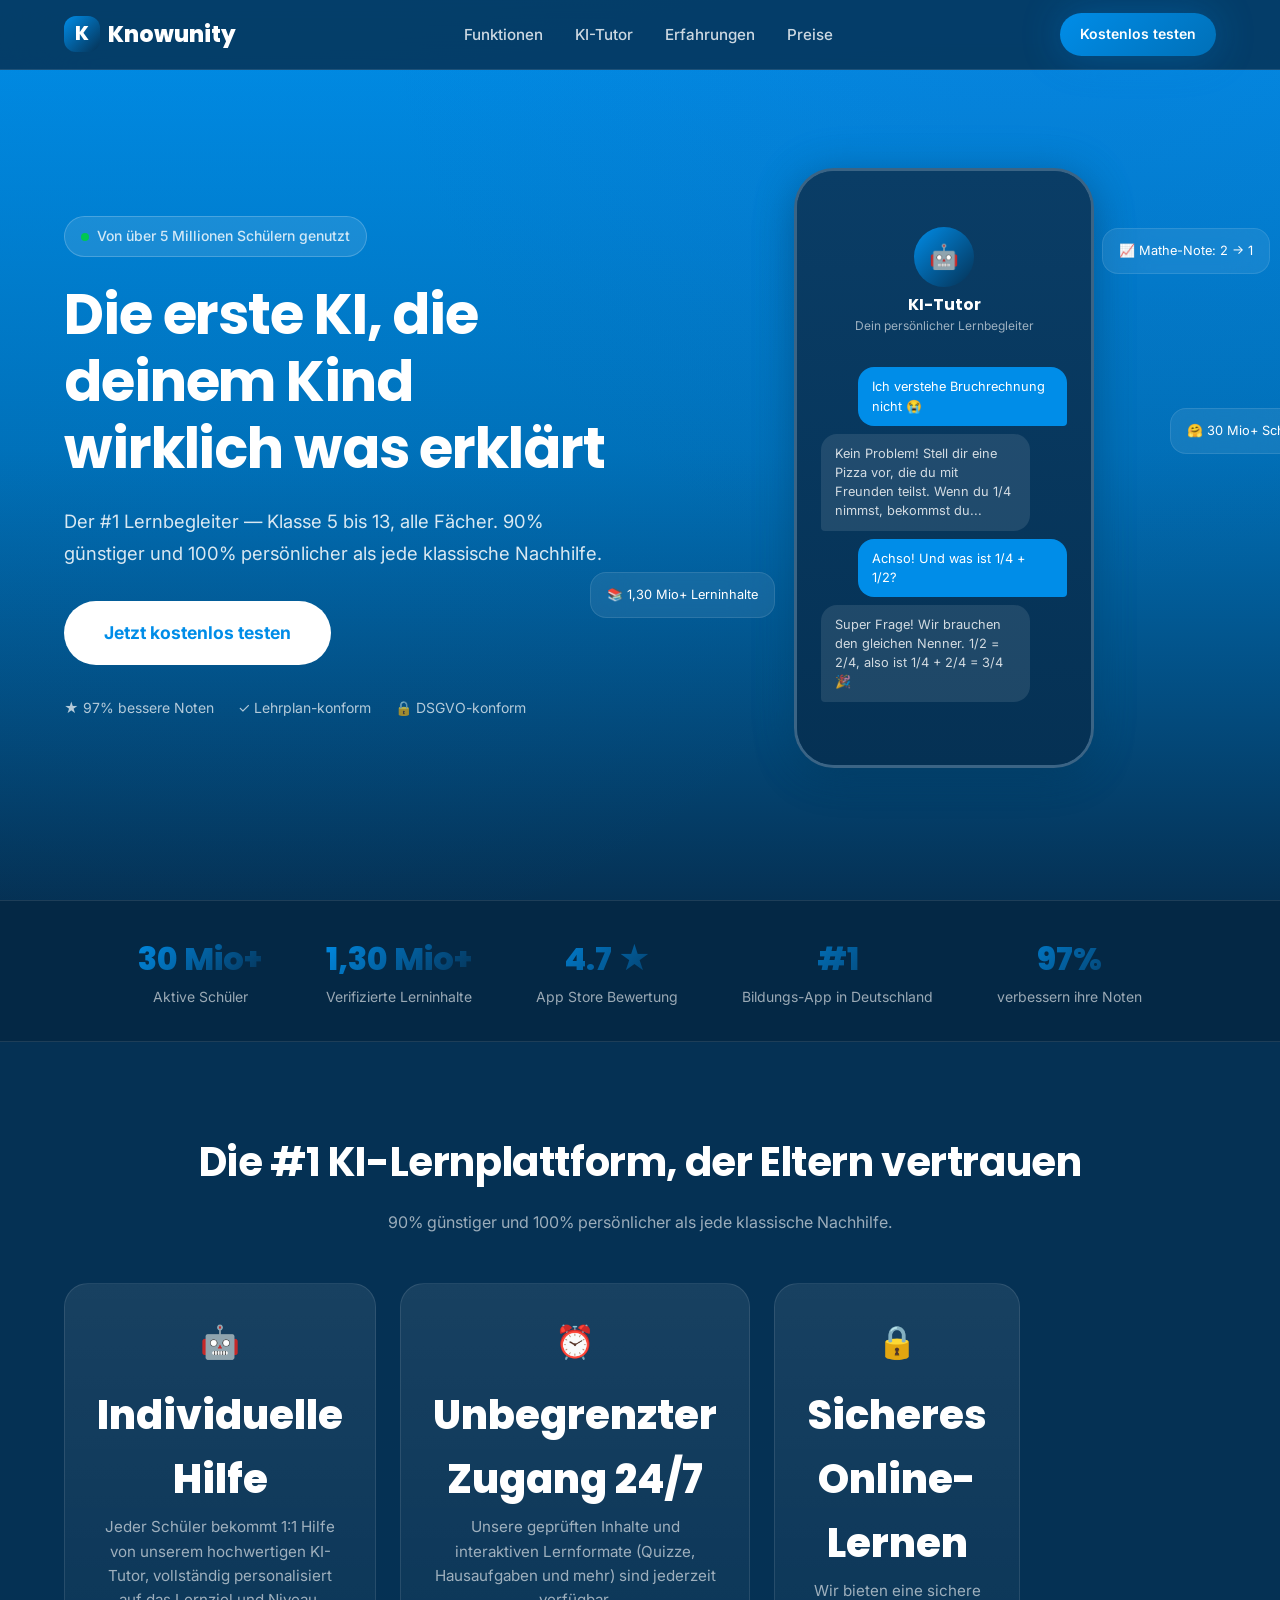
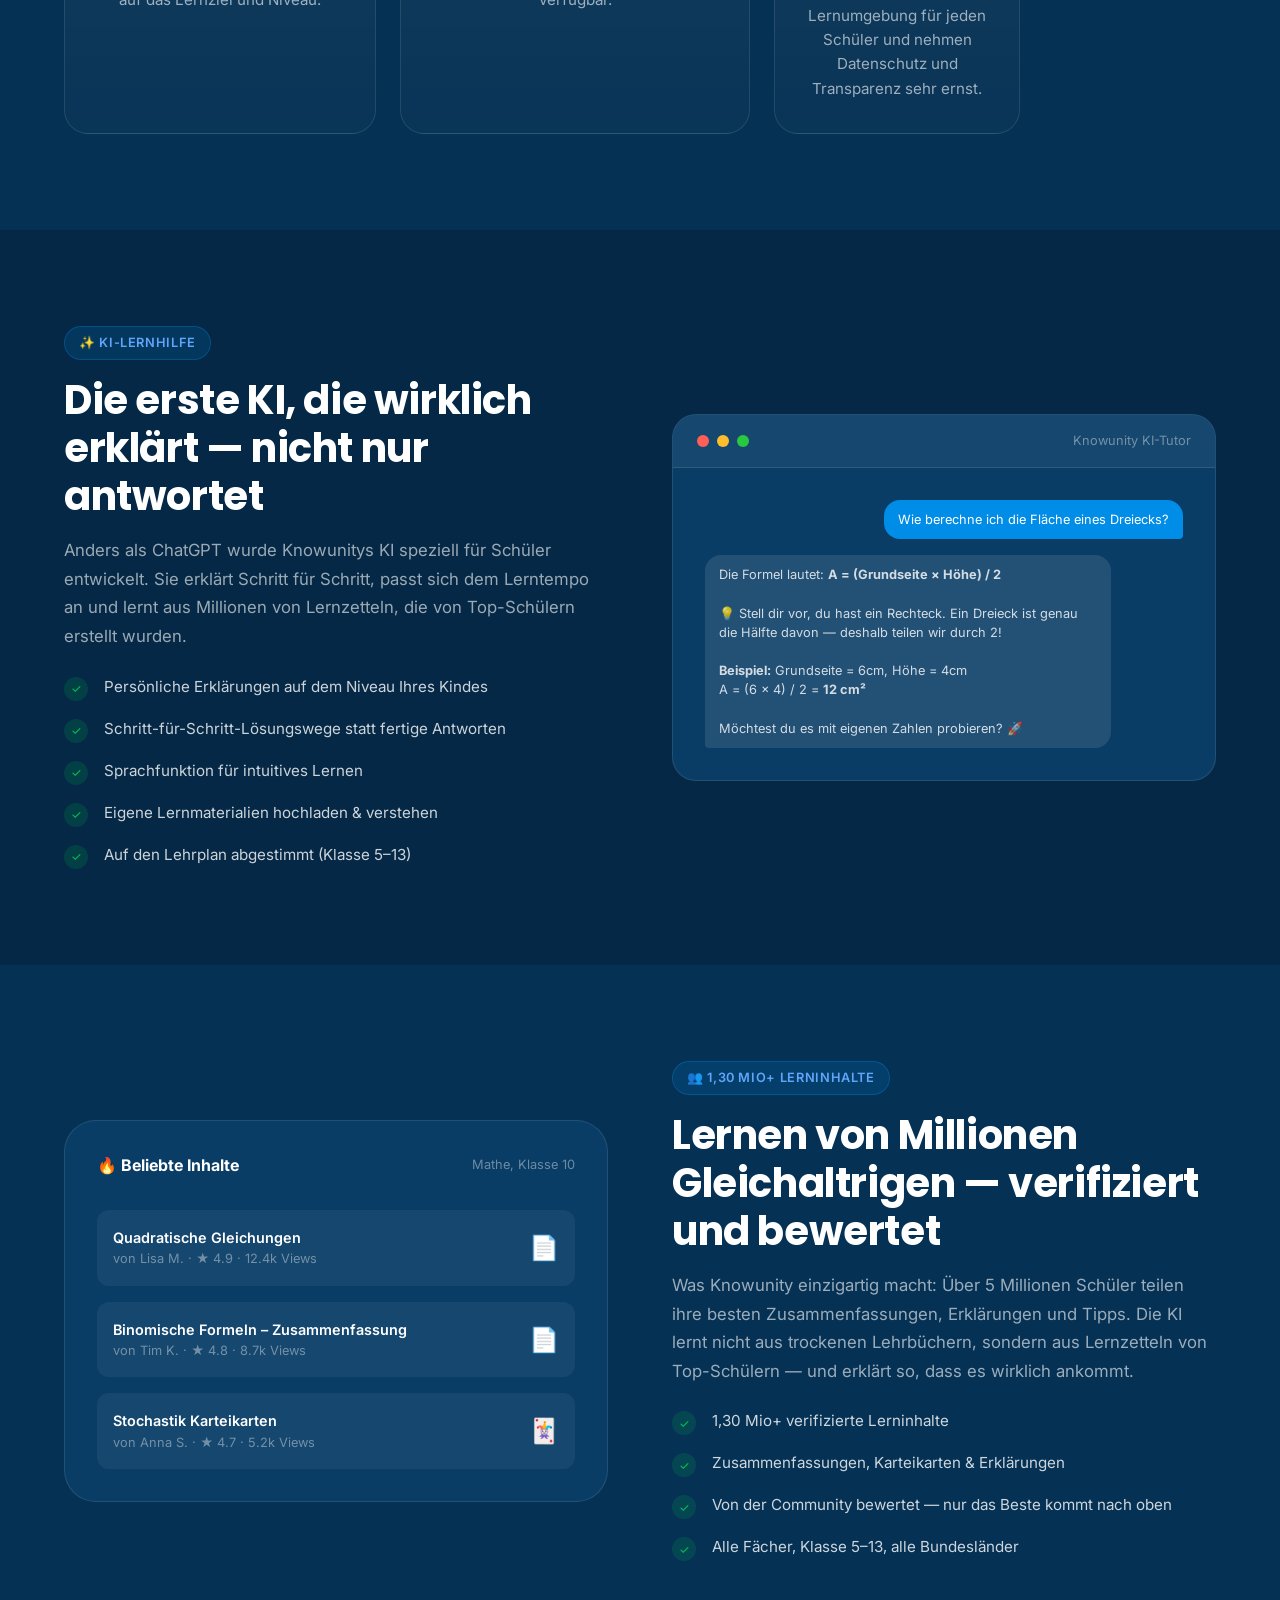
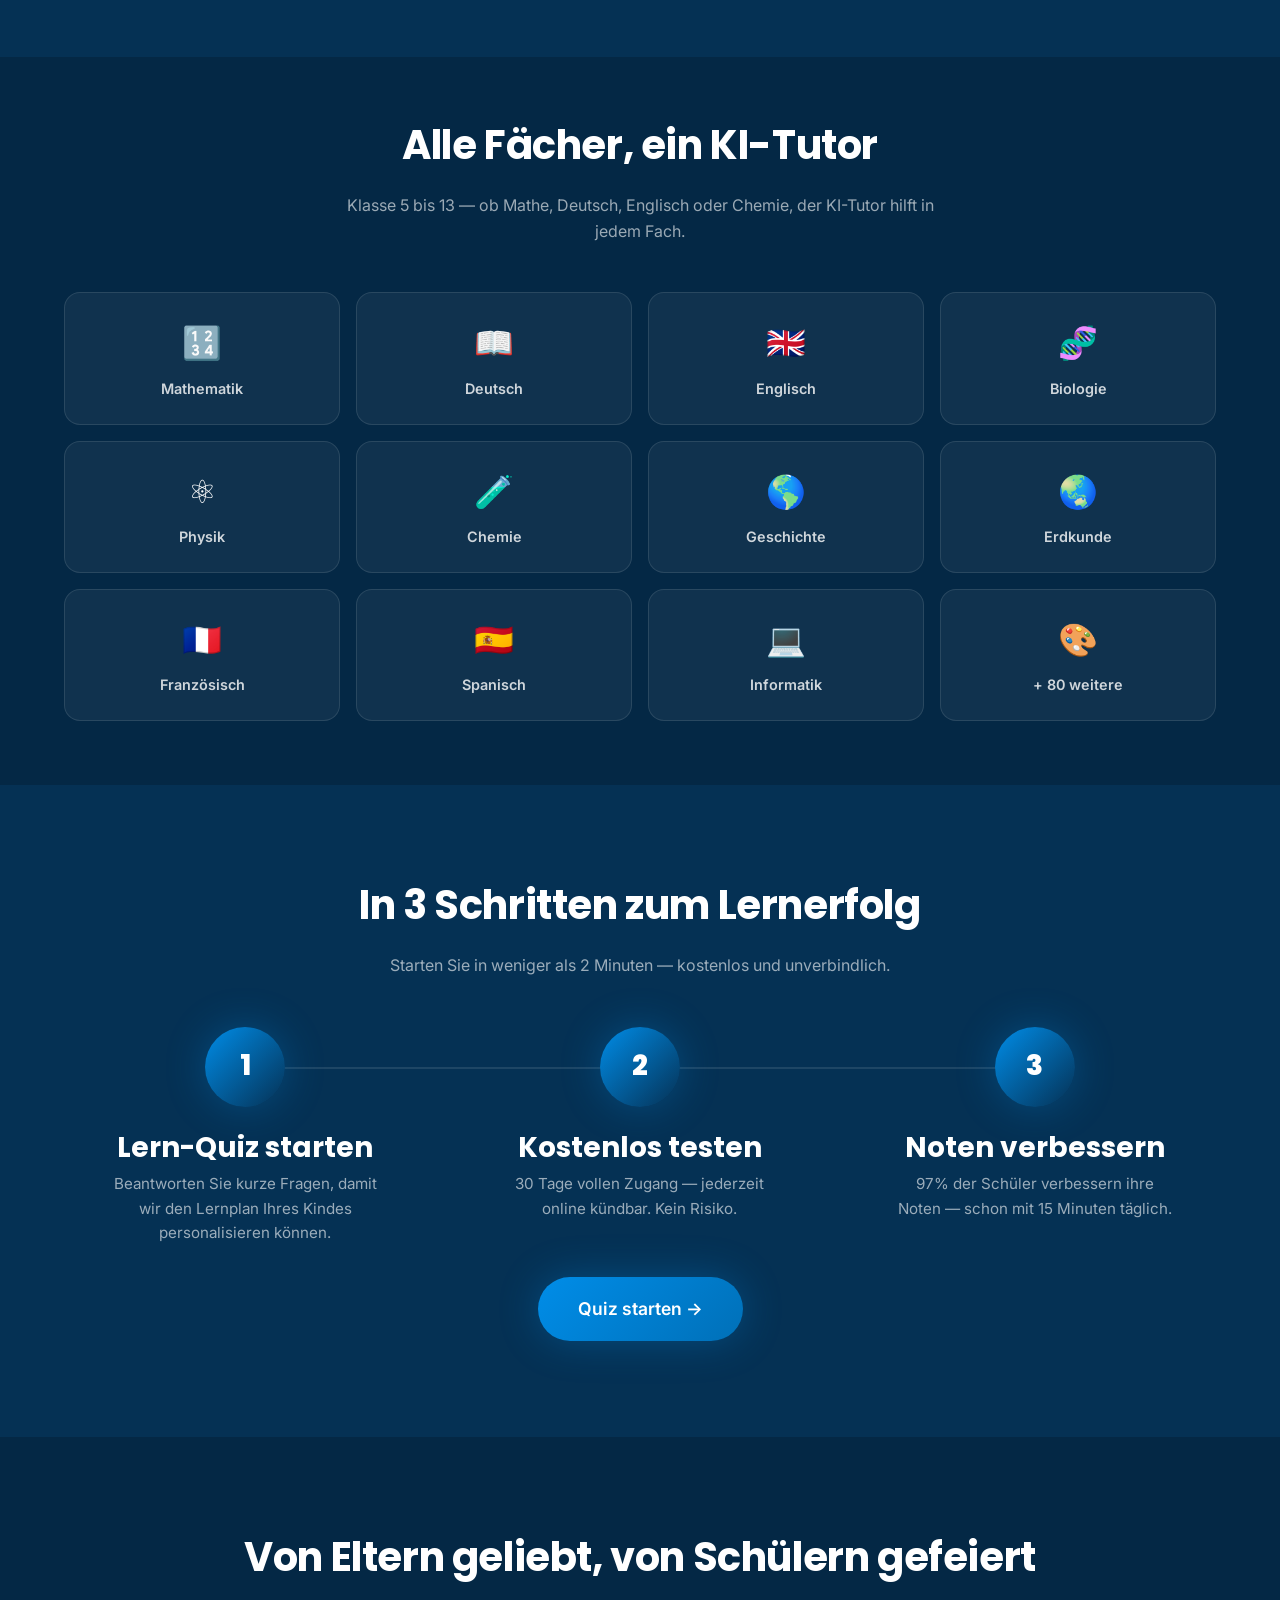
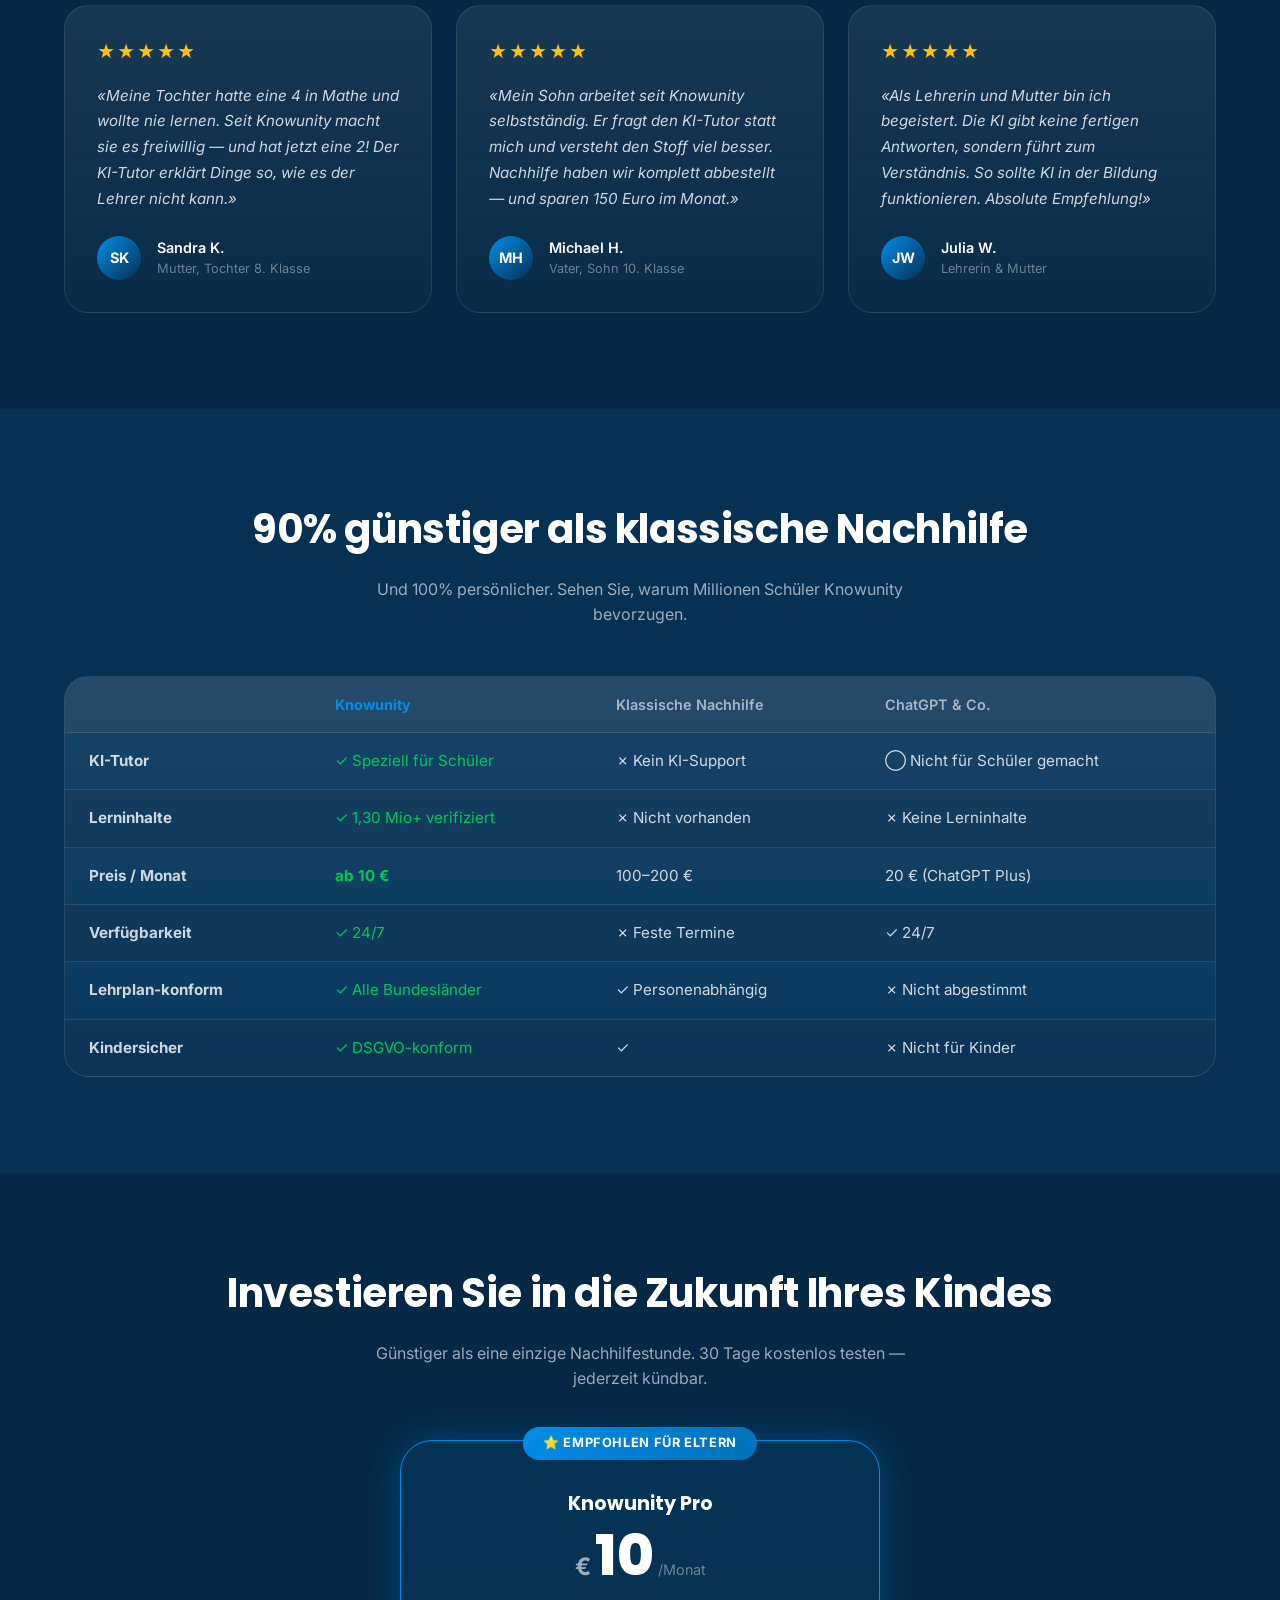
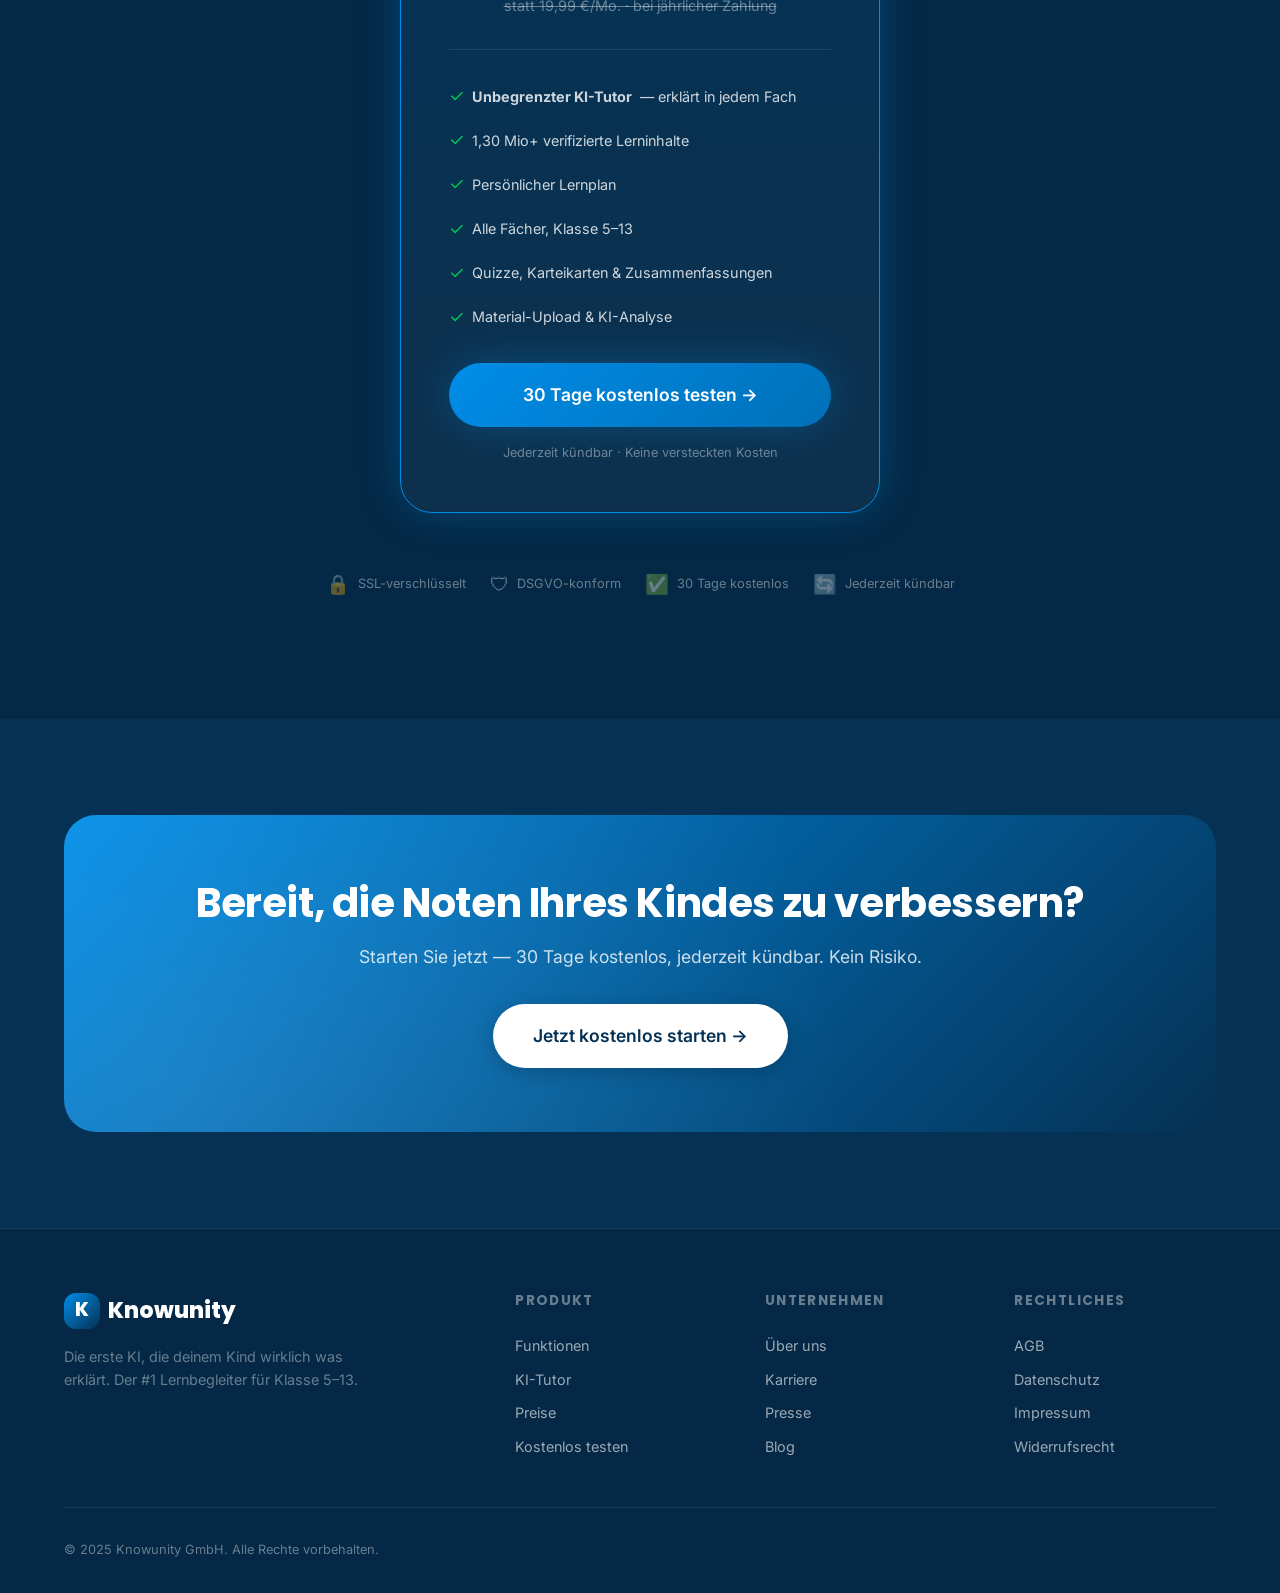
==== commit ebd3fc95: "Update landing page colors to match Knowunity brand exactly - Primary dark: #053154 (Knowunity's act" ====
--- a/index.html
+++ b/index.html
@@ -7,7 +7,7 @@
   <link rel="stylesheet" href="styles.css">
   <style>
     .hero {
-      background: linear-gradient(180deg, #008DE8 0%, #0070b8 60%, var(--color-navy) 100%);
+      background: linear-gradient(180deg, #008DE8 0%, #0070b8 50%, #053154 100%);
       padding-top: 100px;
       padding-bottom: var(--space-3xl);
     }
@@ -127,10 +127,10 @@
           &#128200; Mathe-Note: 2 &rarr; 1
         </div>
         <div class="float-card float-card-2">
-          &#128218; 1,5 Mio+ Lerninhalte
+          &#128218; 1,30 Mio+ Lerninhalte
         </div>
         <div class="float-card float-card-3">
-          &#129303; 5 Mio+ Schüler
+          &#129303; 30 Mio+ Schüler
         </div>
       </div>
     </div>
@@ -142,11 +142,11 @@
   <div class="container">
     <div class="proof-items">
       <div class="proof-item">
-        <div class="proof-number">5 Mio+</div>
+        <div class="proof-number">30 Mio+</div>
         <div class="proof-label">Aktive Schüler</div>
       </div>
       <div class="proof-item">
-        <div class="proof-number">1,5 Mio+</div>
+        <div class="proof-number">1,30 Mio+</div>
         <div class="proof-label">Verifizierte Lerninhalte</div>
       </div>
       <div class="proof-item">
@@ -242,7 +242,7 @@
   <div class="container">
     <div class="feature-row reverse">
       <div class="feature-text">
-        <span class="feature-tag">&#128101; 1,5 Mio+ Lerninhalte</span>
+        <span class="feature-tag">&#128101; 1,30 Mio+ Lerninhalte</span>
         <h2>Lernen von Millionen Gleichaltrigen — verifiziert und bewertet</h2>
         <p>
           Was Knowunity einzigartig macht: Über 5 Millionen Schüler teilen ihre besten
@@ -251,7 +251,7 @@
           dass es wirklich ankommt.
         </p>
         <ul class="feature-list">
-          <li><span class="check">&#10003;</span> 1,5 Mio+ verifizierte Lerninhalte</li>
+          <li><span class="check">&#10003;</span> 1,30 Mio+ verifizierte Lerninhalte</li>
           <li><span class="check">&#10003;</span> Zusammenfassungen, Karteikarten & Erklärungen</li>
           <li><span class="check">&#10003;</span> Von der Community bewertet — nur das Beste kommt nach oben</li>
           <li><span class="check">&#10003;</span> Alle Fächer, Klasse 5–13, alle Bundesländer</li>
@@ -423,7 +423,7 @@
         </tr>
         <tr>
           <td><strong>Lerninhalte</strong></td>
-          <td style="color:var(--color-green);">&#10003; 1,5 Mio+ verifiziert</td>
+          <td style="color:var(--color-green);">&#10003; 1,30 Mio+ verifiziert</td>
           <td>&#10007; Nicht vorhanden</td>
           <td>&#10007; Keine Lerninhalte</td>
         </tr>
@@ -477,7 +477,7 @@
         </div>
         <ul class="pricing-features">
           <li><span class="icon" style="color:var(--color-green);">&#10003;</span> <strong>Unbegrenzter KI-Tutor</strong> — erklärt in jedem Fach</li>
-          <li><span class="icon" style="color:var(--color-green);">&#10003;</span> 1,5 Mio+ verifizierte Lerninhalte</li>
+          <li><span class="icon" style="color:var(--color-green);">&#10003;</span> 1,30 Mio+ verifizierte Lerninhalte</li>
           <li><span class="icon" style="color:var(--color-green);">&#10003;</span> Persönlicher Lernplan</li>
           <li><span class="icon" style="color:var(--color-green);">&#10003;</span> Alle Fächer, Klasse 5–13</li>
           <li><span class="icon" style="color:var(--color-green);">&#10003;</span> Quizze, Karteikarten & Zusammenfassungen</li>
--- a/styles.css
+++ b/styles.css
@@ -7,13 +7,13 @@
 
 /* --- Design Tokens --- */
 :root {
-  /* Colors */
-  --color-navy: #14183a;
-  --color-navy-light: #1c2148;
-  --color-navy-lighter: #252a54;
-  --color-indigo: #3f51b5;
+  /* Colors — Knowunity Brand */
+  --color-navy: #053154;
+  --color-navy-light: #0a3d66;
+  --color-navy-lighter: #104a78;
+  --color-indigo: #14183a;
   --color-blue: #008DE8;
-  --color-blue-light: #33a4ed;
+  --color-blue-light: #60A5FA;
   --color-blue-dark: #0070b8;
   --color-purple: #40425d;
   --color-green: #00c853;
@@ -27,13 +27,13 @@
   --color-white-20: rgba(255, 255, 255, 0.2);
   --color-white-10: rgba(255, 255, 255, 0.1);
   --color-white-05: rgba(255, 255, 255, 0.05);
-  --color-dark-bg: #0d1029;
+  --color-dark-bg: #042845;
   --color-card-bg: rgba(255, 255, 255, 0.06);
   --color-card-border: rgba(255, 255, 255, 0.1);
 
-  /* Gradients */
-  --gradient-hero: radial-gradient(52.34% 100% at 50% 0%, #3f51b5 0%, #14183a 100%);
-  --gradient-blue: linear-gradient(135deg, #008DE8 0%, #3f51b5 100%);
+  /* Gradients — Knowunity Brand */
+  --gradient-hero: radial-gradient(52.34% 100% at 50% 0%, #008DE8 0%, #053154 100%);
+  --gradient-blue: linear-gradient(135deg, #008DE8 0%, #053154 100%);
   --gradient-cta: linear-gradient(135deg, #008DE8 0%, #0070b8 100%);
   --gradient-green: linear-gradient(135deg, #00c853 0%, #00a844 100%);
   --gradient-card: linear-gradient(180deg, rgba(255,255,255,0.08) 0%, rgba(255,255,255,0.02) 100%);
@@ -219,7 +219,7 @@
   align-items: center;
   backdrop-filter: blur(40px);
   -webkit-backdrop-filter: blur(40px);
-  background: rgba(20, 24, 58, 0.85);
+  background: rgba(5, 49, 84, 0.85);
   border-bottom: 1px solid var(--color-white-10);
   transition: background var(--transition-base);
 }
@@ -515,7 +515,7 @@
 .hero-phone-screen {
   width: 100%;
   height: 100%;
-  background: linear-gradient(180deg, #1a1f4e 0%, #14183a 100%);
+  background: linear-gradient(180deg, #0a3d66 0%, #053154 100%);
   padding: var(--space-lg);
   display: flex;
   flex-direction: column;
